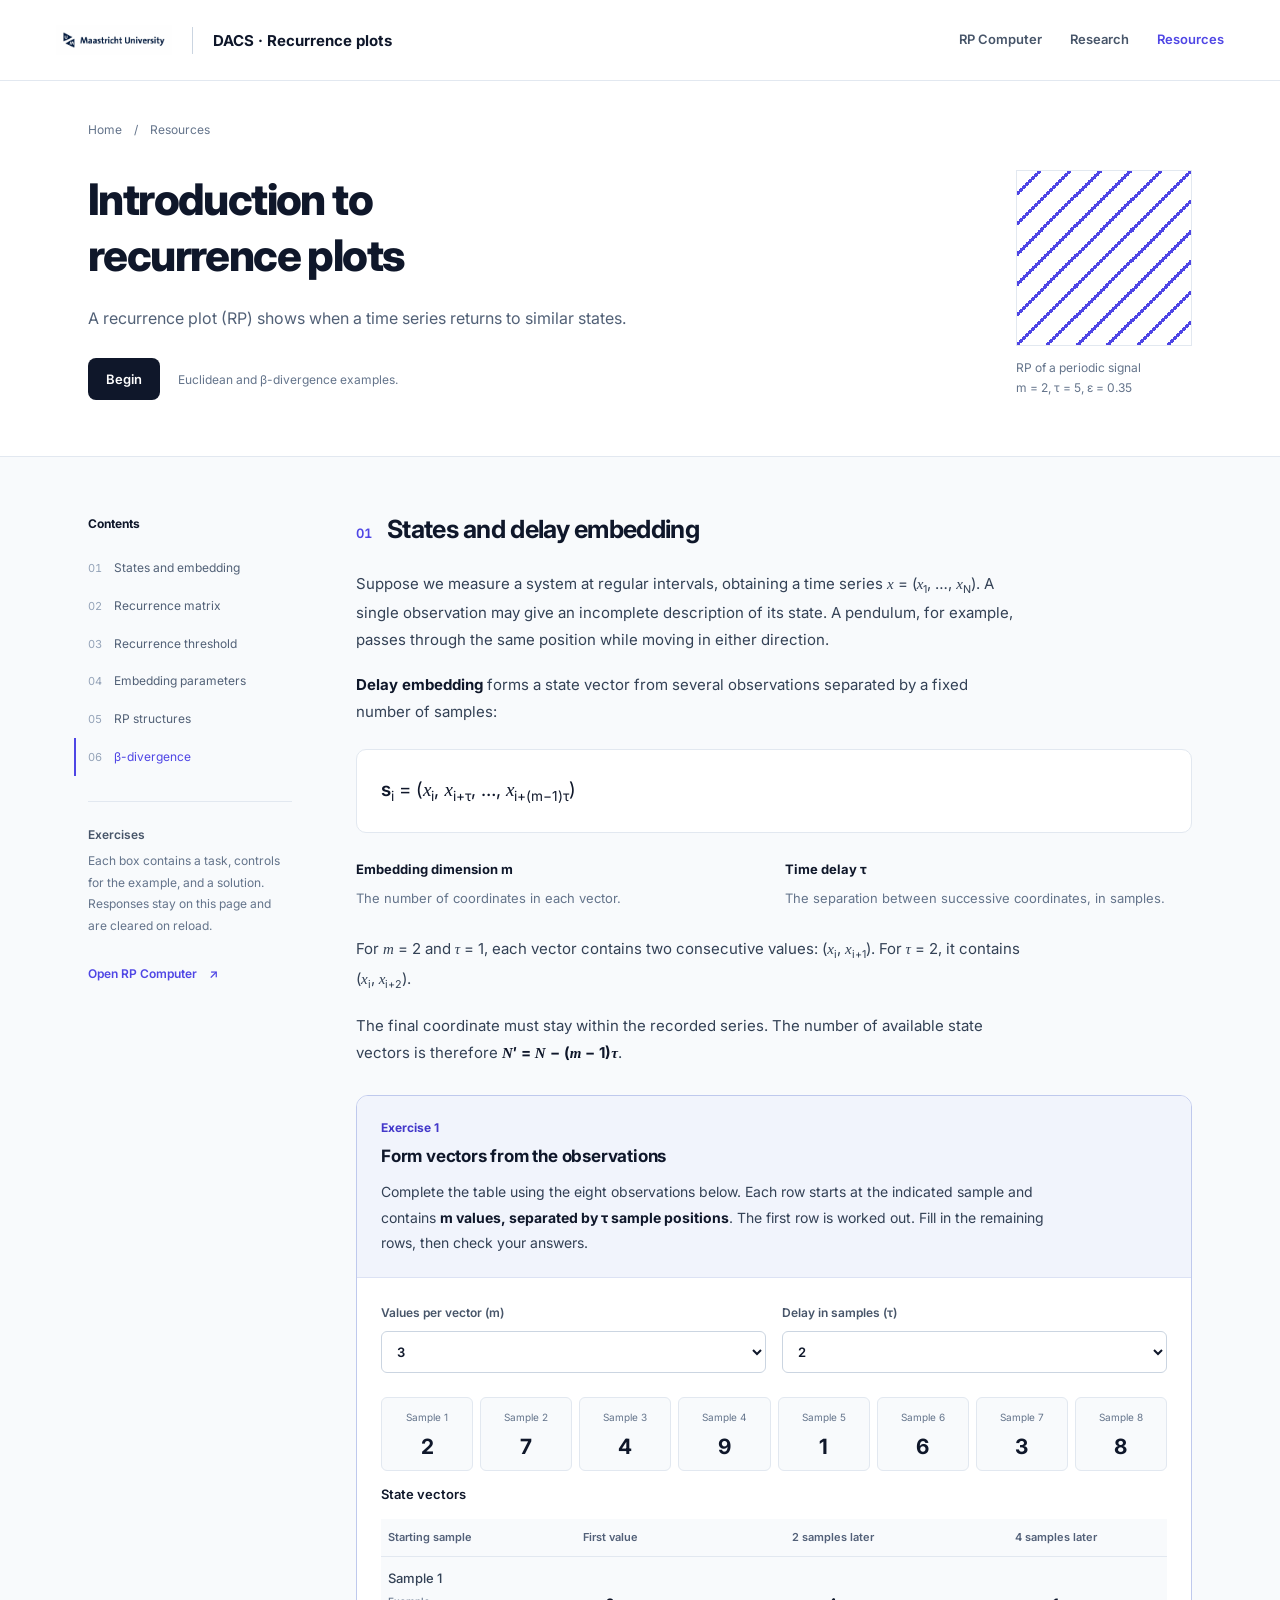
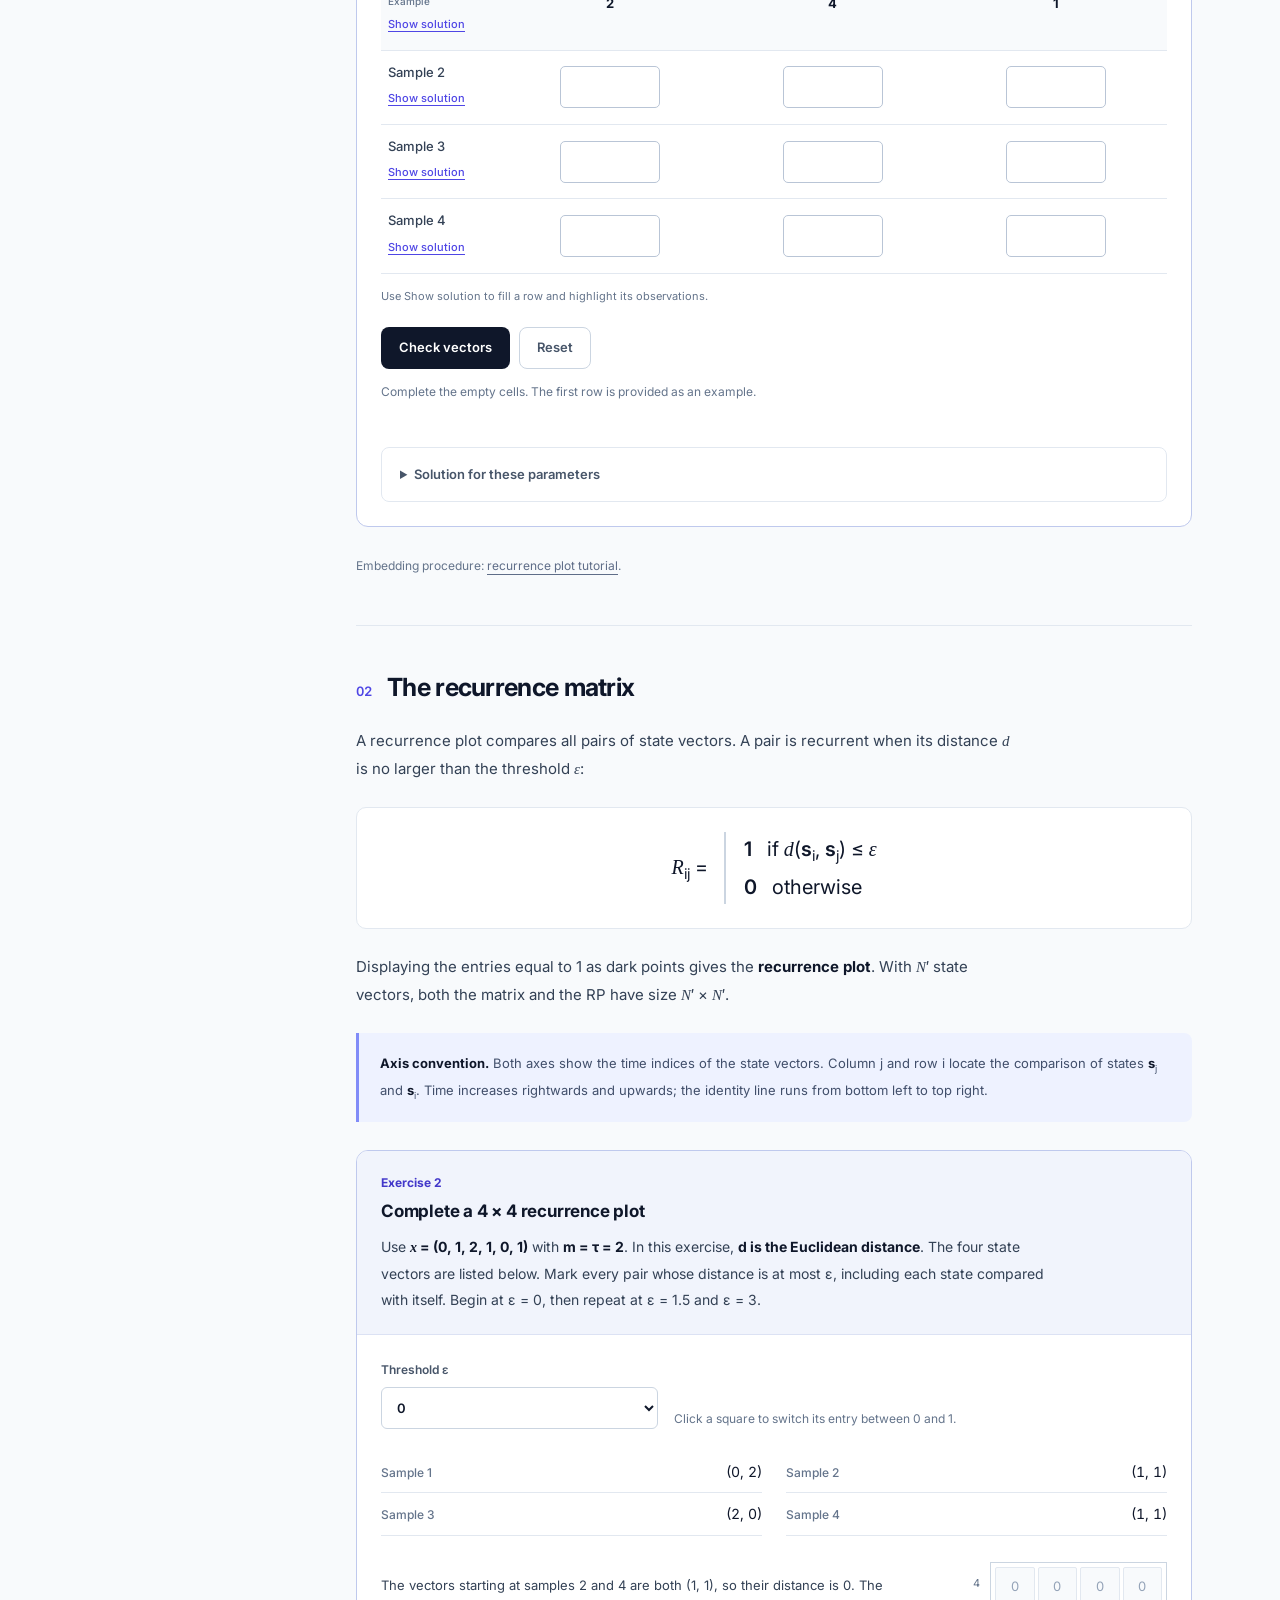
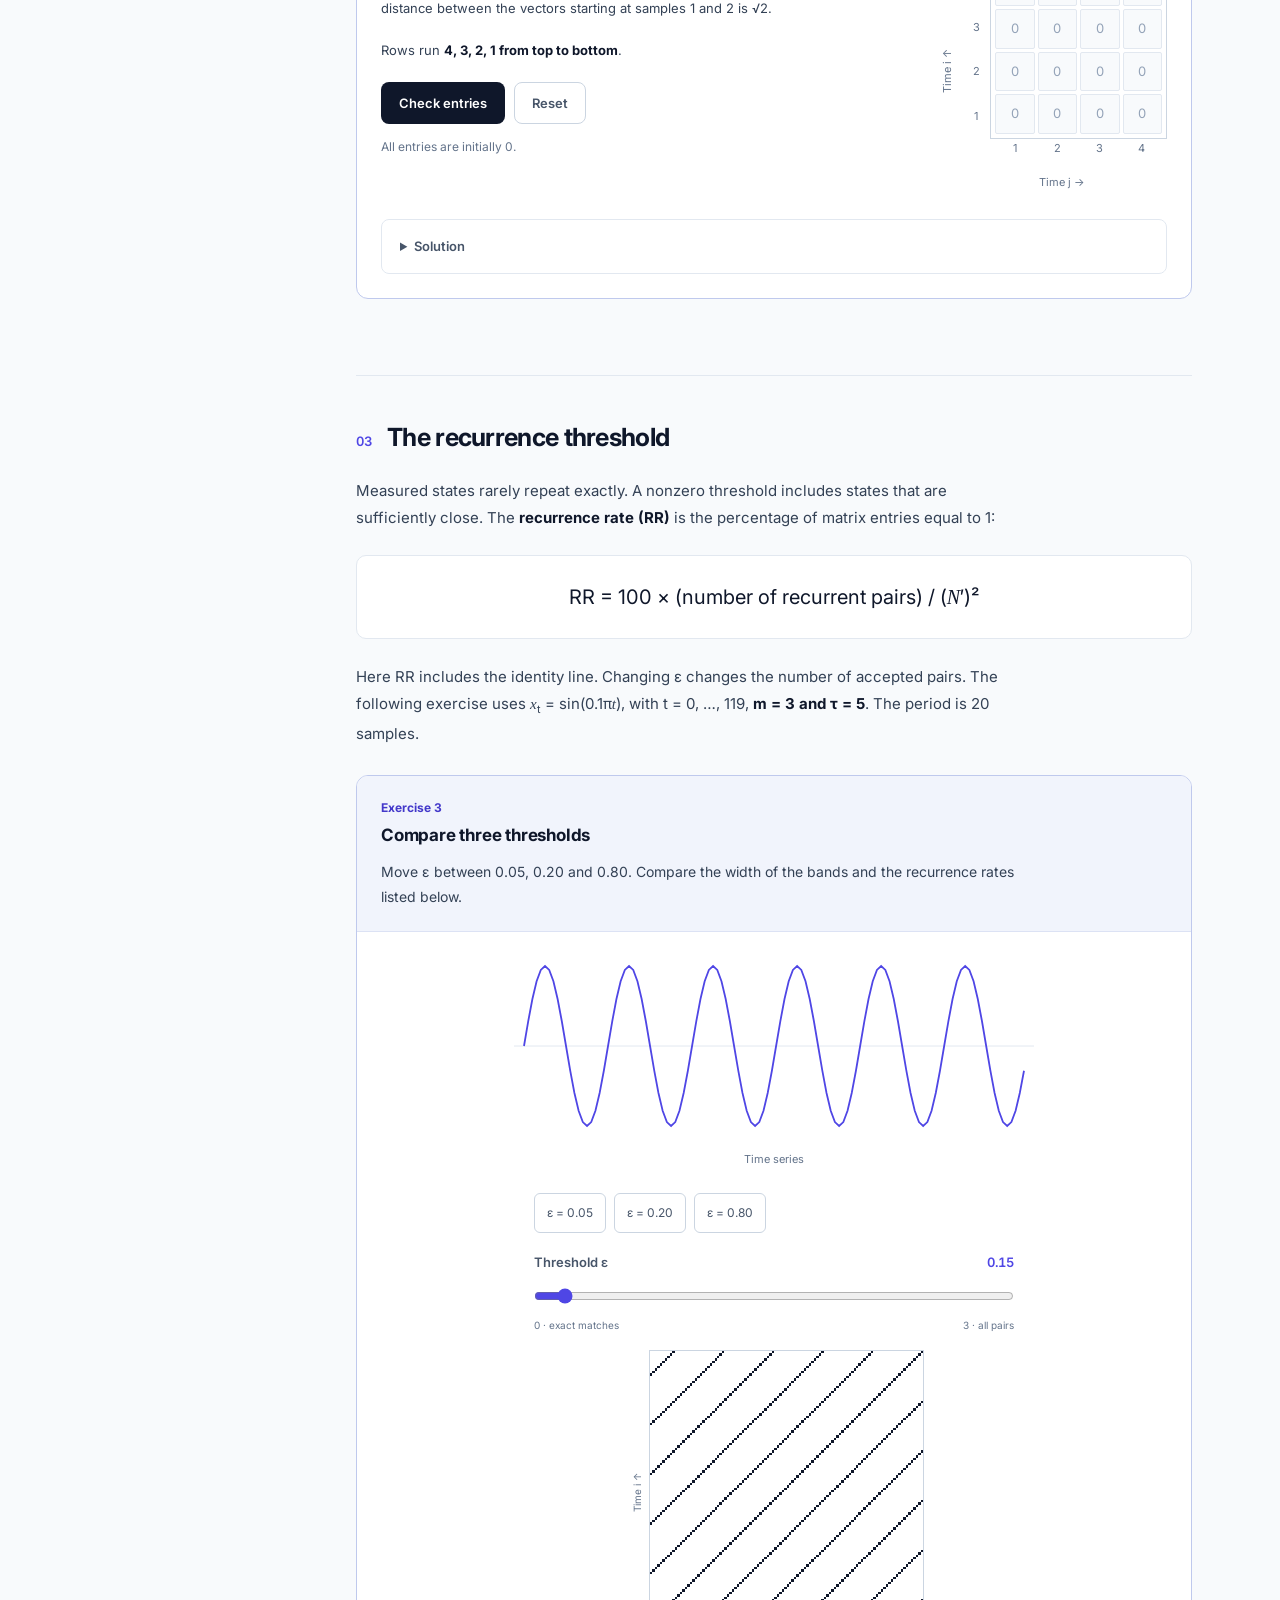
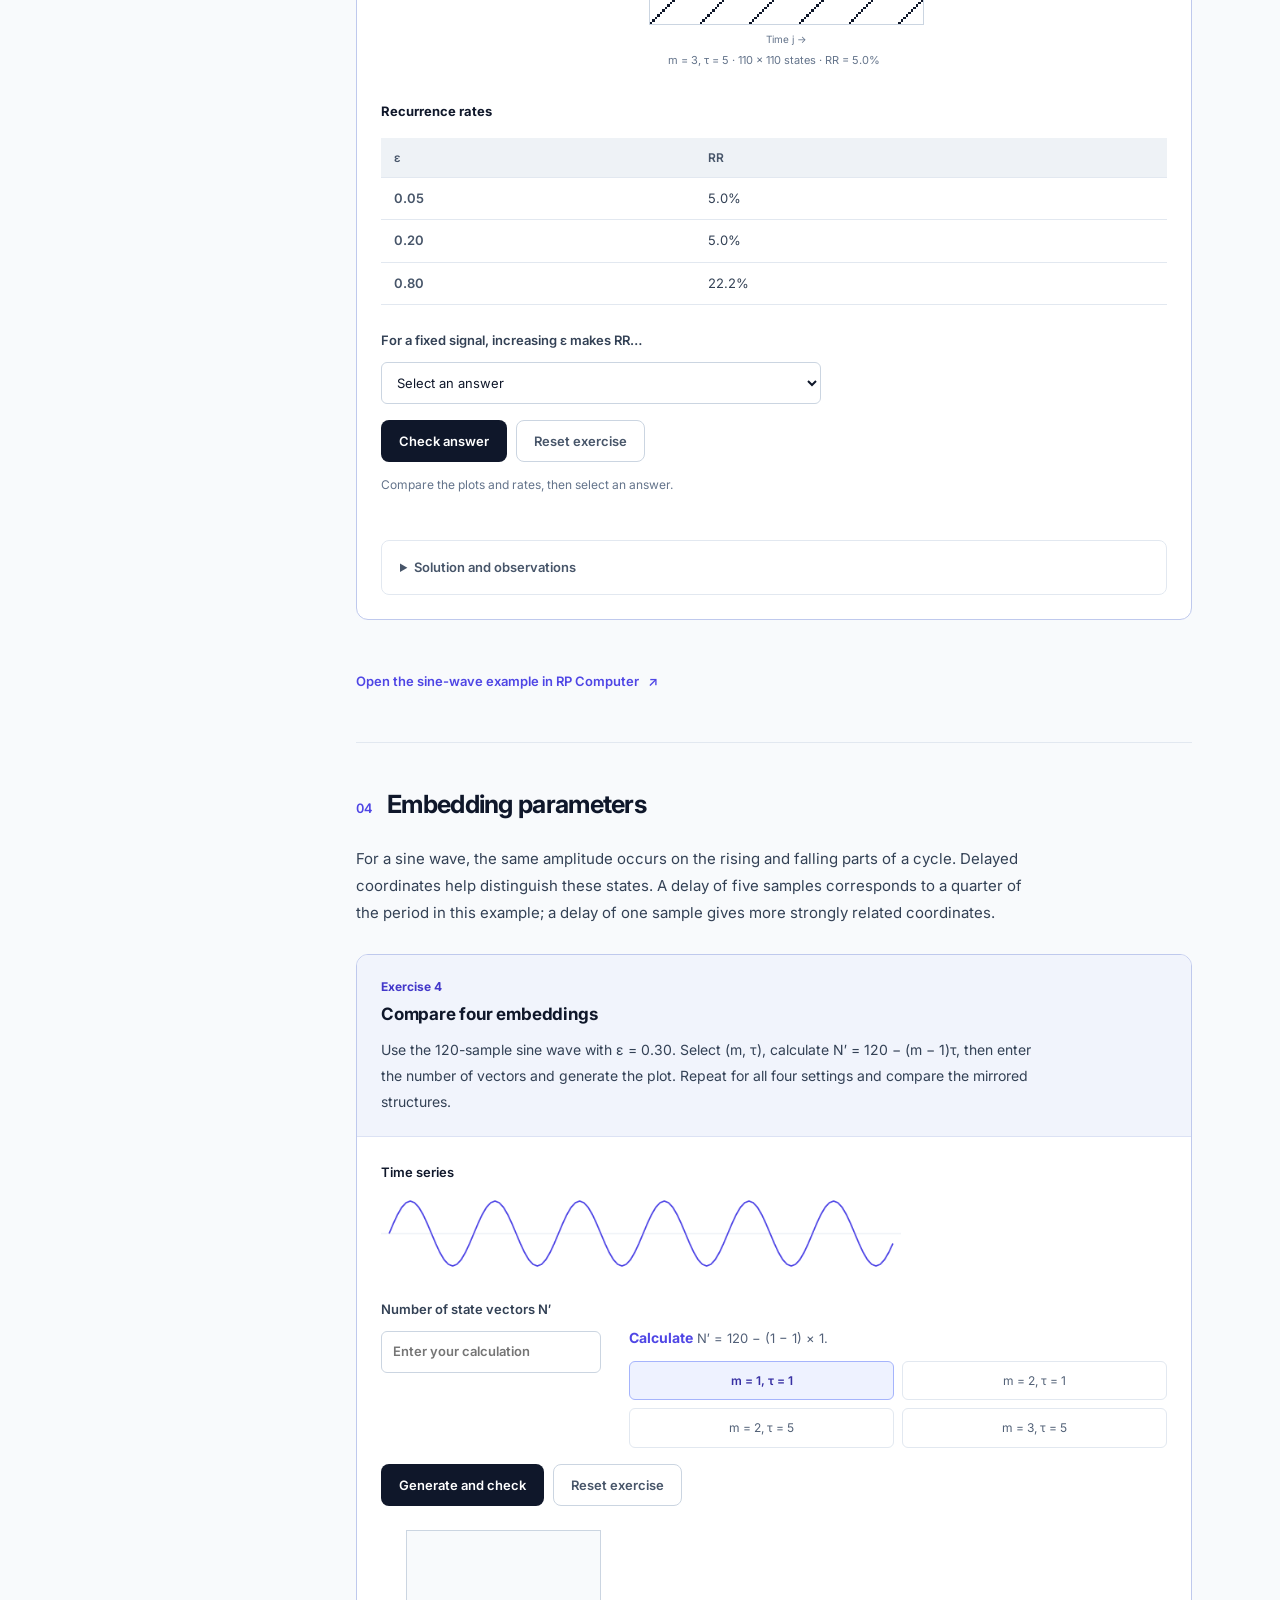
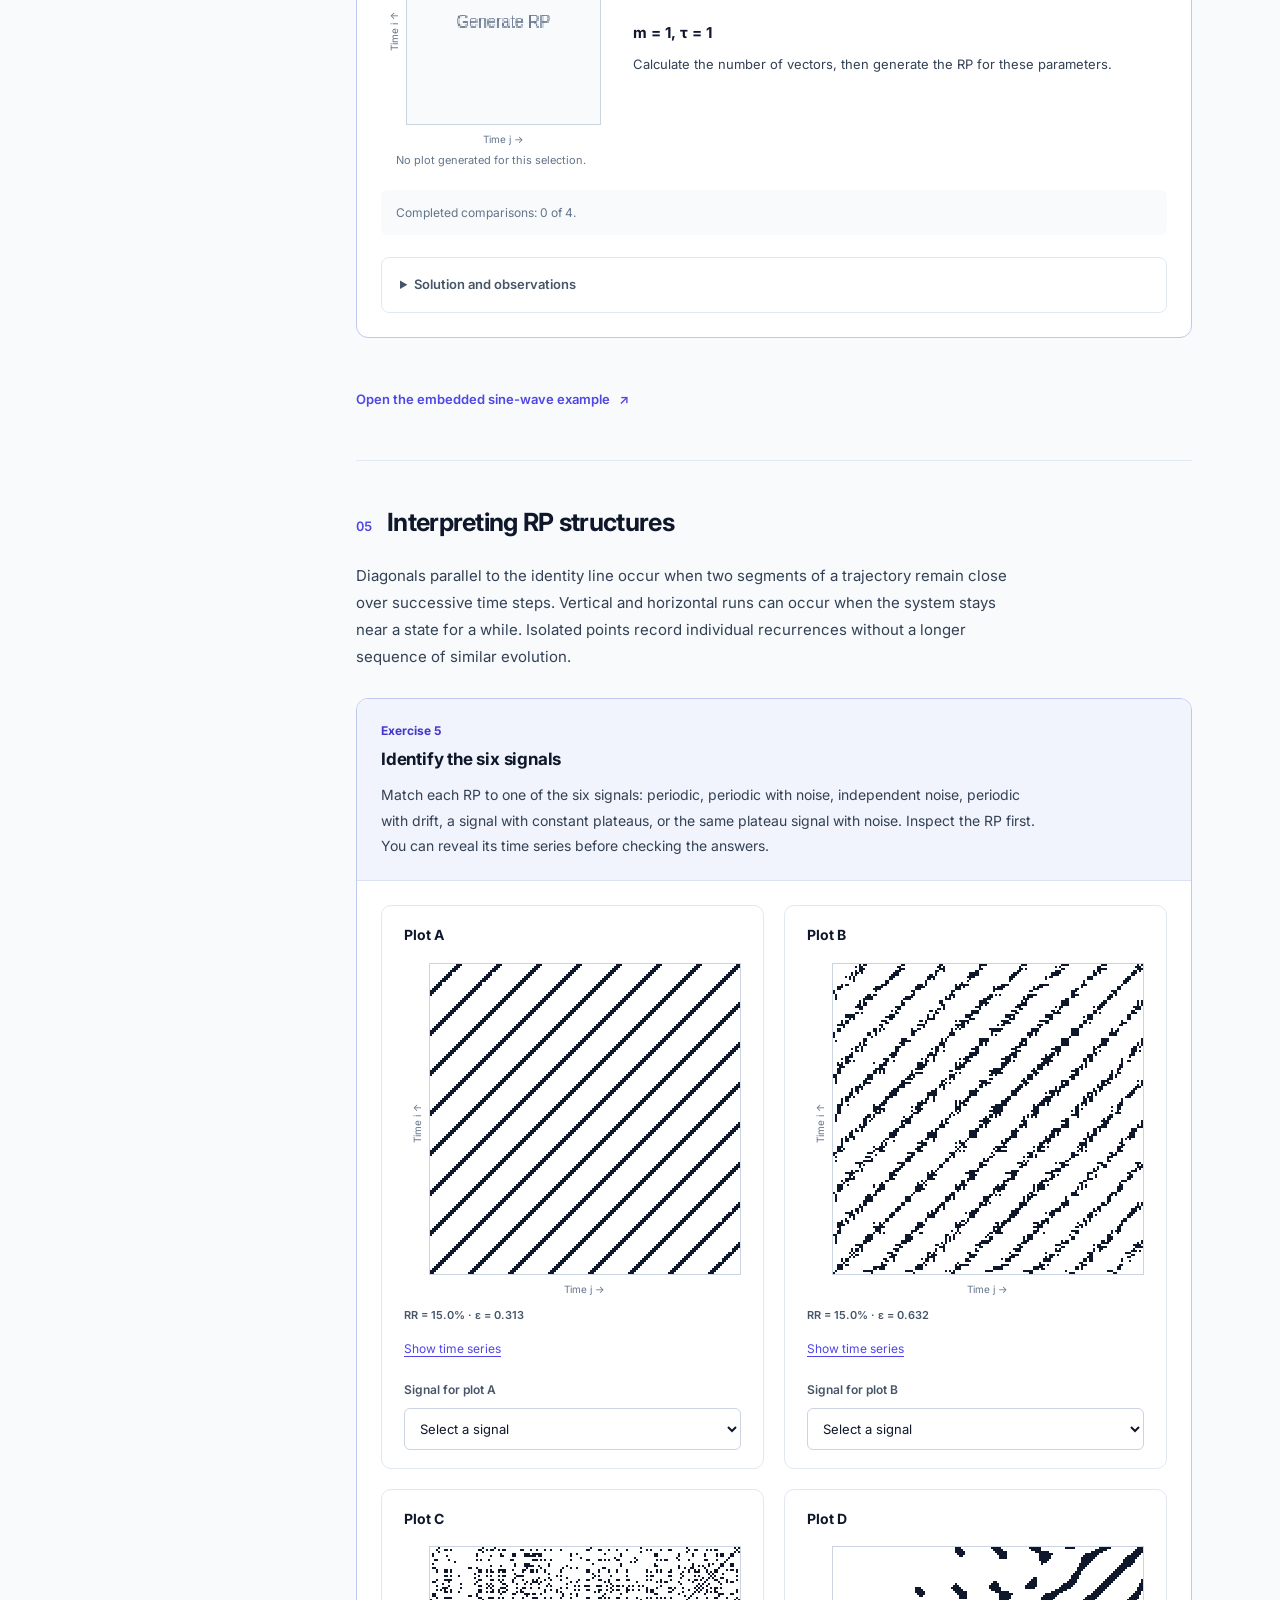
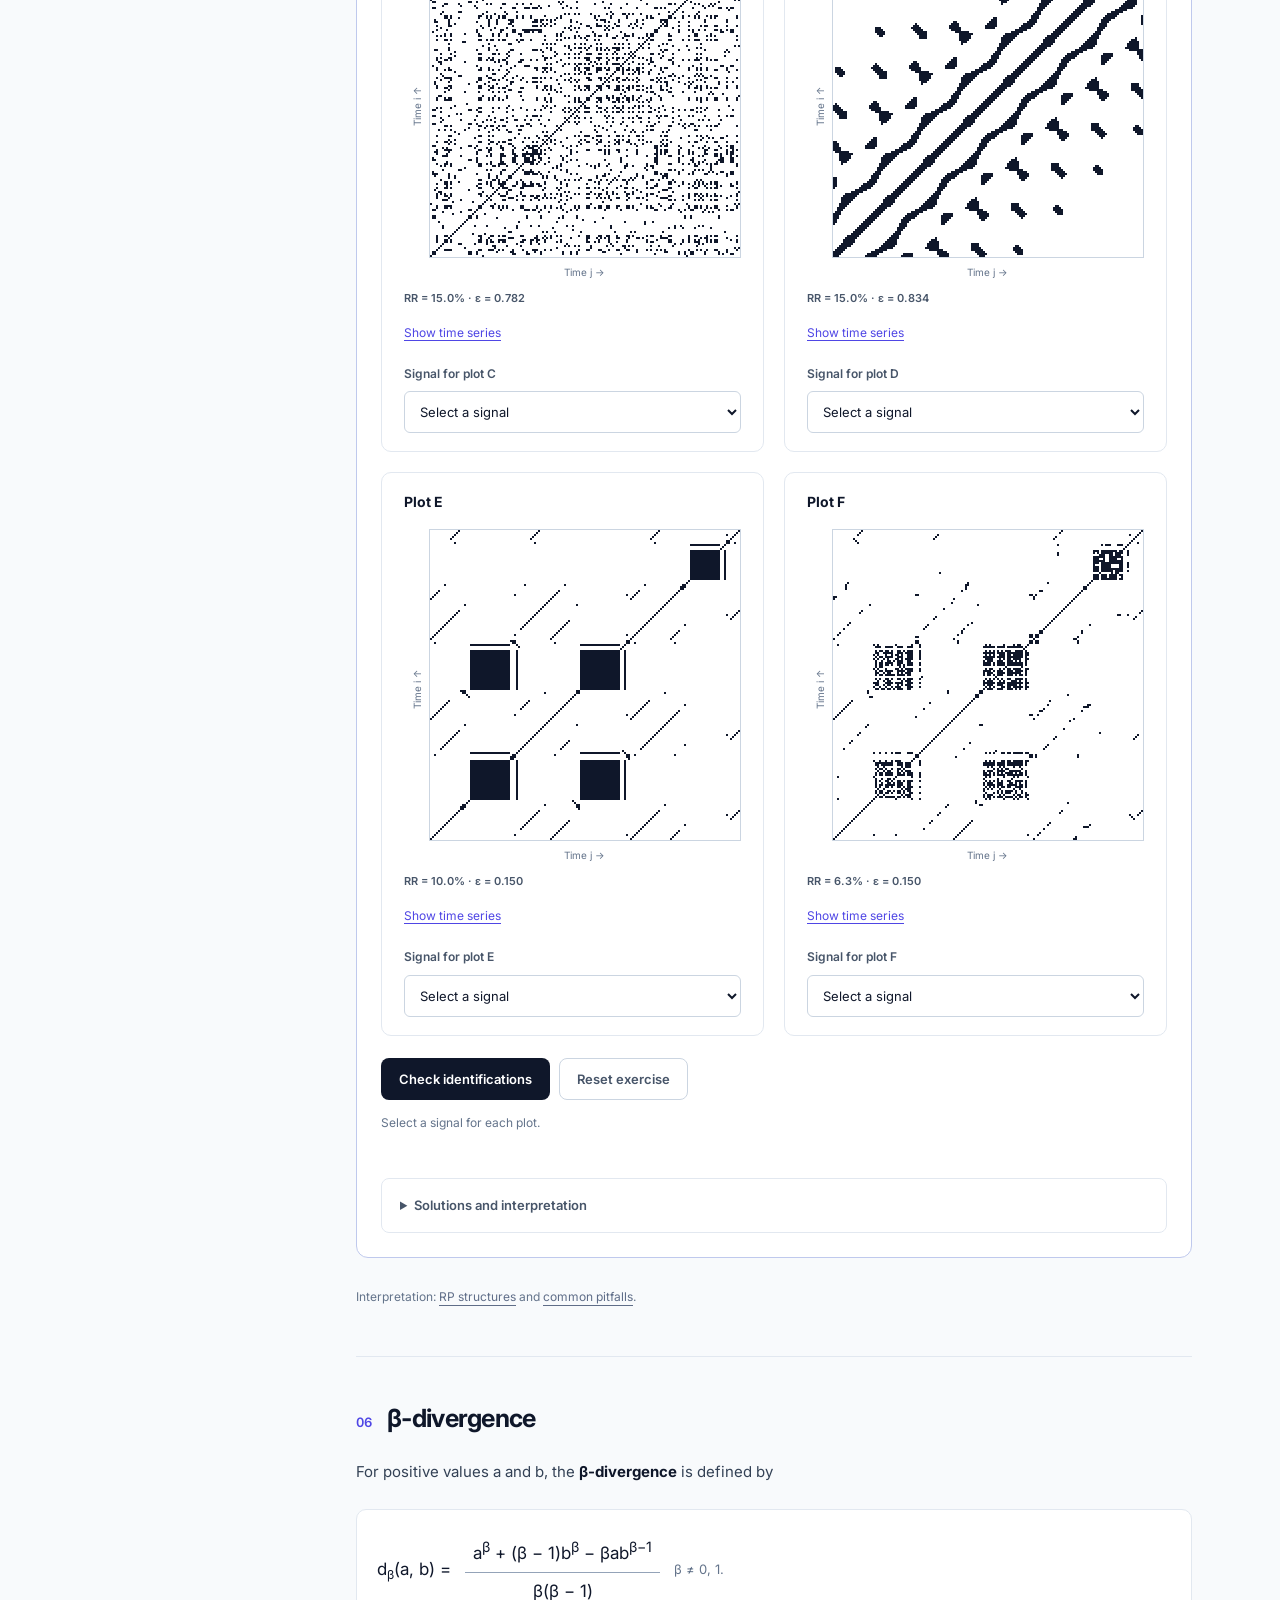
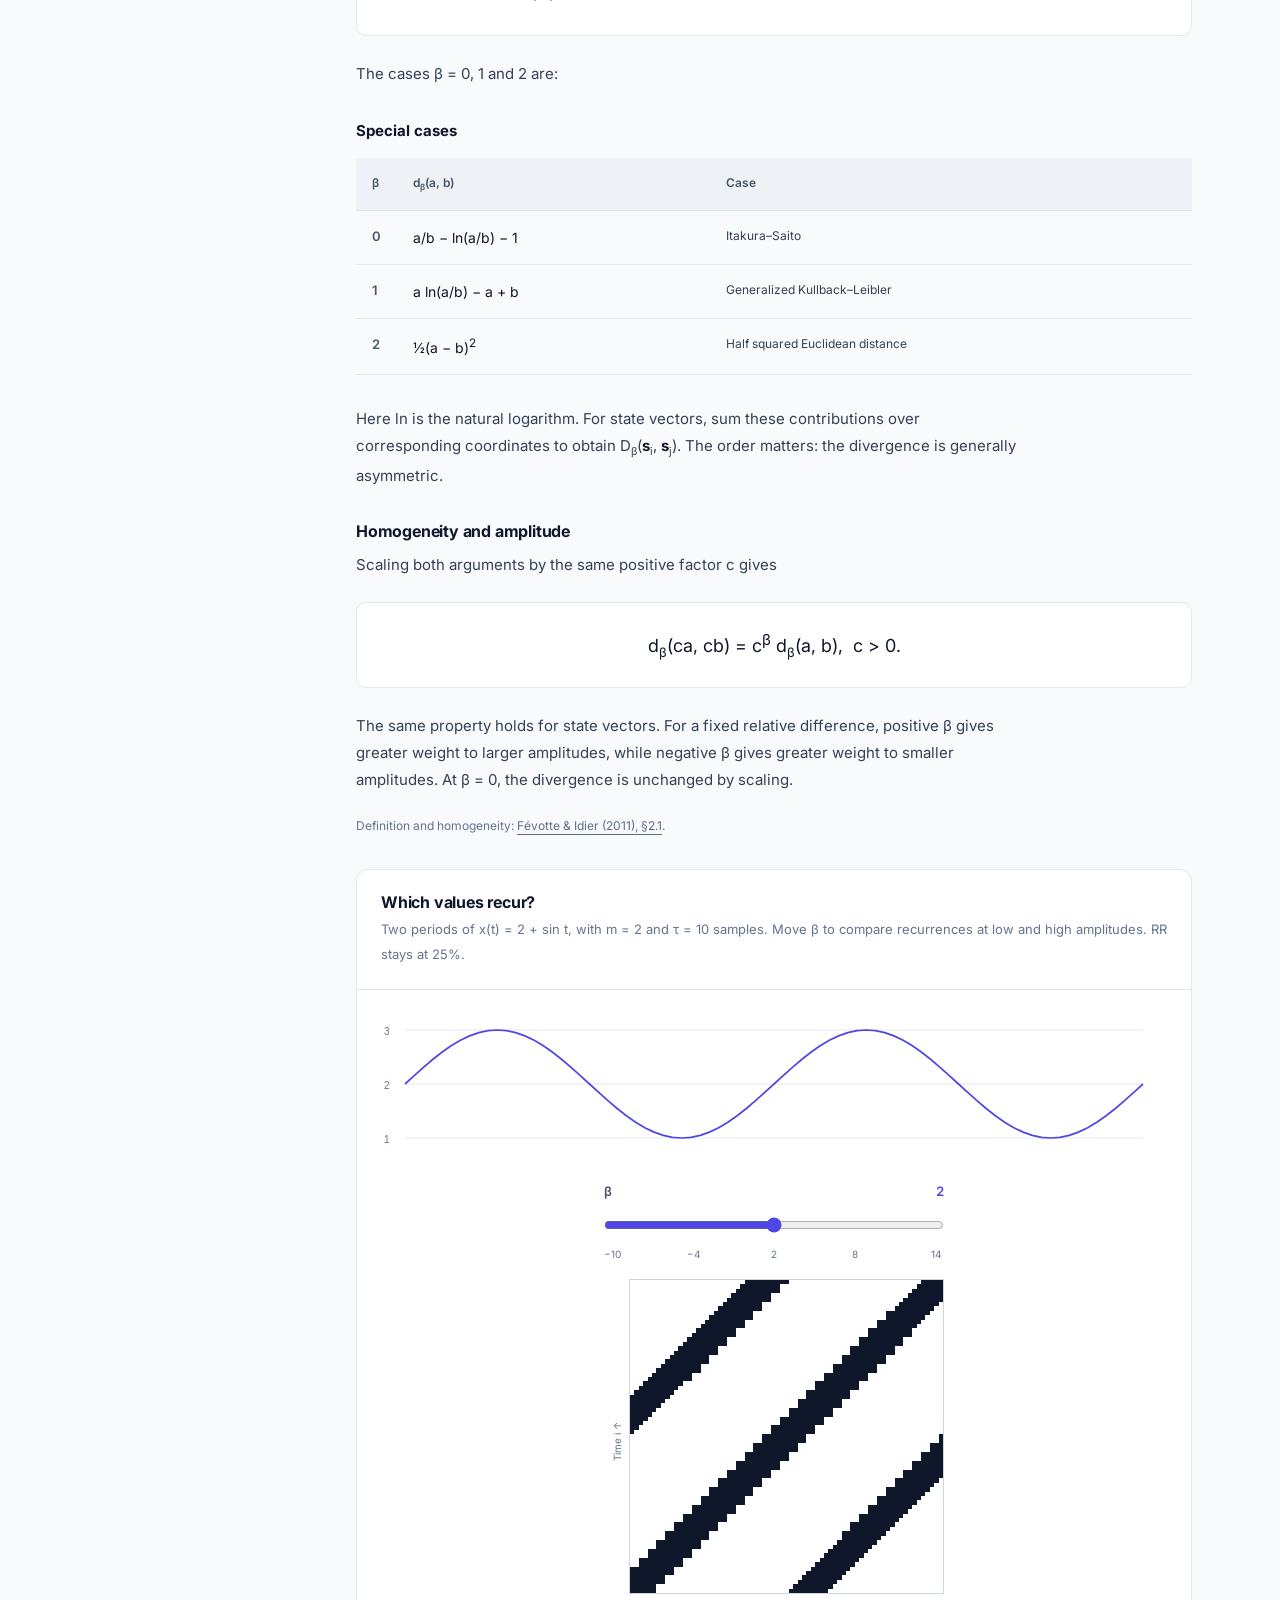
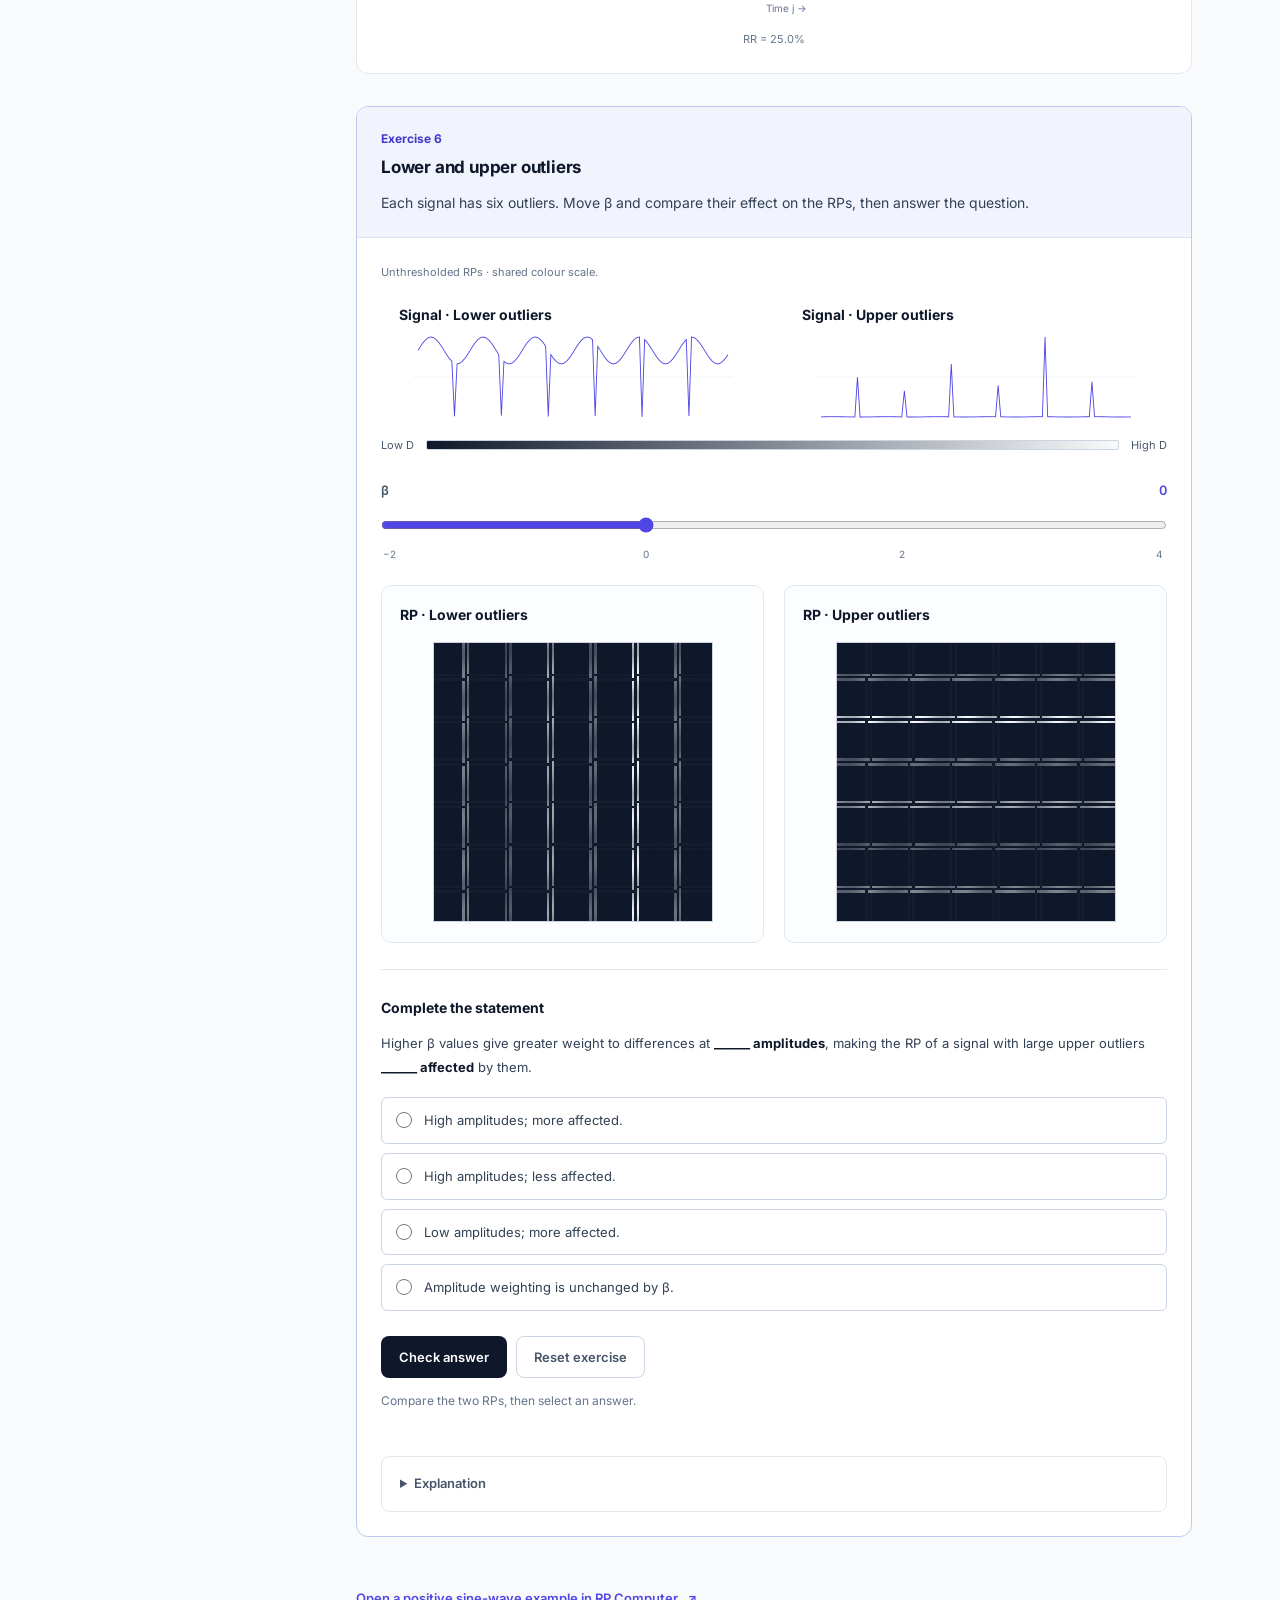
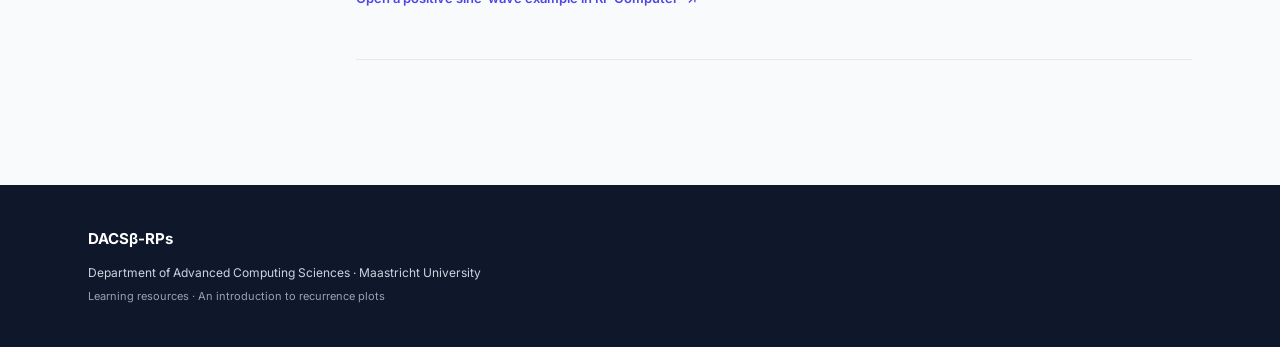
==== resources.html @ 2a67ec93 "Add files via upload" ====
<!DOCTYPE html>
<html lang="en">
<head>
    <meta charset="UTF-8">
    <meta name="viewport" content="width=device-width, initial-scale=1.0">
    <meta name="description" content="Introduction to recurrence plots: delay embedding, recurrence matrices, thresholds and RP structures, with exercises you can complete in the browser.">
    <title>Introduction to recurrence plots | DACSβ-RPs</title>
    <link rel="icon" type="image/png" href="static/recurrence_plot.png">
    <link rel="preconnect" href="https://fonts.googleapis.com">
    <link rel="preconnect" href="https://fonts.gstatic.com" crossorigin>
    <link href="https://fonts.googleapis.com/css2?family=Inter:wght@400;500;600;700;800&display=swap" rel="stylesheet">
    <link rel="stylesheet" href="resources.css">
    <script src="resources.js" defer></script>
</head>
<body>
    <a class="skip-link" href="#guide">Skip to the guide</a>
    <header class="site-header">
        <div class="header-inner">
            <a class="brand" href="index.html" aria-label="DACS recurrence plots home">
                <img src="static/UM_logo.jpg" alt="Maastricht University" width="116" height="40">
                <span>DACS<span class="brand-full"> · Recurrence plots</span></span>
            </a>
            <nav class="header-links" aria-label="Main navigation">
                <a href="index.html#tool">RP Computer</a>
                <a href="index.html#papers" class="research-link">Research</a>
                <a href="resources.html" aria-current="page">Resources</a>
            </nav>
        </div>
    </header>
    <main id="guide">
        <div class="hero-wrap">
            <div class="hero">
                <div>
                    <nav class="breadcrumb" aria-label="Breadcrumb"><a href="index.html">Home</a><span aria-hidden="true">/</span><span>Resources</span></nav>
                    <h1>Introduction to<br class="desktop-break"> recurrence plots</h1>
                    <p class="hero-lead">A recurrence plot (RP) shows when a time series returns to similar states.</p>
                    <div class="hero-actions"><a class="button primary" href="#states">Begin</a><span>Euclidean and β-divergence examples.</span></div>
                </div>
                <figure class="hero-figure">
                    <canvas id="hero-rp" width="150" height="150" role="img" aria-label="Recurrence plot of a periodic signal with repeated diagonal bands.">RP of a periodic signal.</canvas>
                    <figcaption>RP of a periodic signal<br>m = 2, τ = 5, ε = 0.35</figcaption>
                </figure>
            </div>
        </div>
        <div class="guide-layout">
            <aside class="guide-sidebar">
                <nav aria-label="Guide contents">
                    <p class="contents-title">Contents</p>
                    <ol>
                        <li><a href="#states"><span>01</span>States and embedding</a></li>
                        <li><a href="#first-rp"><span>02</span>Recurrence matrix</a></li>
                        <li><a href="#threshold"><span>03</span>Recurrence threshold</a></li>
                        <li><a href="#embedding"><span>04</span>Embedding parameters</a></li>
                        <li><a href="#patterns"><span>05</span>RP structures</a></li>
                        <li><a href="#beta"><span>06</span>β-divergence</a></li>
                    </ol>
                </nav>
                <div class="sidebar-note"><p>Exercises</p><p>Each box contains a task, controls for the example, and a solution. Responses stay on this page and are cleared on reload.</p></div>
                <a class="sidebar-tool" href="index.html#tool">Open RP Computer <span aria-hidden="true">↗</span></a>
            </aside>
            <div class="guide-content">
                <noscript><p class="note">The controls and answer checks require JavaScript. The explanations and solutions below can still be read without it.</p></noscript>

                <section id="states" class="lesson" aria-labelledby="states-title">
                    <div class="lesson-heading"><span class="lesson-number">01</span><h2 id="states-title">States and delay embedding</h2></div>
                    <p>Suppose we measure a system at regular intervals, obtaining a time series <var>x</var> = (<var>x</var><sub>1</sub>, …, <var>x</var><sub>N</sub>). A single observation may give an incomplete description of its state. A pendulum, for example, passes through the same position while moving in either direction.</p>
                    <p><strong>Delay embedding</strong> forms a state vector from several observations separated by a fixed number of samples:</p>
                    <div class="formula embedding-formula" aria-label="The state vector s at sample i contains observations x at samples i, i plus tau, up to i plus m minus one times tau."><span><strong>s</strong><sub>i</sub> = (<var>x</var><sub>i</sub>, <var>x</var><sub>i+τ</sub>, …, <var>x</var><sub>i+(m−1)τ</sub>)</span></div>
                    <dl class="definition-row two"><div><dt>Embedding dimension m</dt><dd>The number of coordinates in each vector.</dd></div><div><dt>Time delay τ</dt><dd>The separation between successive coordinates, in samples.</dd></div></dl>
                    <p>For <var>m</var> = 2 and <var>τ</var> = 1, each vector contains two consecutive values: (<var>x</var><sub>i</sub>, <var>x</var><sub>i+1</sub>). For <var>τ</var> = 2, it contains (<var>x</var><sub>i</sub>, <var>x</var><sub>i+2</sub>).</p>
                    <p>The final coordinate must stay within the recorded series. The number of available state vectors is therefore <strong><var>N</var>′ = <var>N</var> − (<var>m</var> − 1)<var>τ</var></strong>.</p>
                    <article class="exercise" id="exercise-1" aria-labelledby="ex1-title">
                        <header class="exercise-header"><span class="exercise-number">Exercise 1</span><h3 id="ex1-title">Form vectors from the observations</h3><p>Complete the table using the eight observations below. Each row starts at the indicated sample and contains <strong>m values, separated by τ sample positions</strong>. The first row is worked out. Fill in the remaining rows, then check your answers.</p></header>
                        <div class="exercise-workspace">
                            <div class="control-row"><label>Values per vector (m)<select id="vector-m"><option value="2">2</option><option value="3" selected>3</option></select></label><label>Delay in samples (τ)<select id="vector-tau"><option value="1">1</option><option value="2" selected>2</option></select></label></div>
                            <div id="vector-observations" class="embedding-series" role="group" aria-label="Eight observations in time order"></div>
                            <p id="vector-source-note" class="vector-source-note" aria-live="polite"></p>
                            <form id="vector-form" novalidate>
                                <table id="vector-table" class="vector-table"><caption>State vectors</caption><thead id="vector-table-head"></thead><tbody id="vector-table-body"></tbody></table>
                                <p class="worksheet-help">Use Show solution to fill a row and highlight its observations.</p>
                                <div class="button-row"><button id="check-vector" class="button primary" type="submit">Check vectors</button><button class="button secondary" type="button" data-reset="vector">Reset</button></div>
                            </form>
                            <p id="vector-feedback" class="feedback" role="status">Complete the empty cells in the table.</p>
                            <details class="solution"><summary>Solution for these parameters</summary><div id="vector-solution"></div></details>
                        </div>
                    </article>
                    <p class="reading-note">Embedding procedure: <a href="https://www.recurrence-plot.tk/rp-tutorial.php">recurrence plot tutorial</a>.</p>
                </section>

                <section id="first-rp" class="lesson" aria-labelledby="first-title">
                    <div class="lesson-heading"><span class="lesson-number">02</span><h2 id="first-title">The recurrence matrix</h2></div>
                    <p>A recurrence plot compares all pairs of state vectors. A pair is recurrent when its distance <var>d</var> is no larger than the threshold <var>ε</var>:</p>
                    <div class="formula" aria-label="R i j is 1 when d of state vectors s i and s j is at most epsilon, and 0 otherwise."><span><var>R</var><sub>ij</sub> =</span><div><span><strong>1</strong> if <var>d</var>(<strong>s</strong><sub>i</sub>, <strong>s</strong><sub>j</sub>) ≤ <var>ε</var></span><span><strong>0</strong> otherwise</span></div></div>
                    <p>Displaying the entries equal to 1 as dark points gives the <strong>recurrence plot</strong>. With <var>N</var>′ state vectors, both the matrix and the RP have size <var>N</var>′ × <var>N</var>′.</p>
                    <div class="note"><strong>Axis convention.</strong> Both axes show the time indices of the state vectors. Column j and row i locate the comparison of states <strong>s</strong><sub>j</sub> and <strong>s</strong><sub>i</sub>. Time increases rightwards and upwards; the identity line runs from bottom left to top right.</div>
                    <article class="exercise" id="exercise-2" aria-labelledby="ex2-title">
                        <header class="exercise-header"><span class="exercise-number">Exercise 2</span><h3 id="ex2-title">Complete a 4 × 4 recurrence plot</h3><p>Use <strong><var>x</var> = (0, 1, 2, 1, 0, 1)</strong> with <strong>m = τ = 2</strong>. In this exercise, <strong>d is the Euclidean distance</strong>. The four state vectors are listed below. Mark every pair whose distance is at most ε, including each state compared with itself. Begin at ε = 0, then repeat at ε = 1.5 and ε = 3.</p></header>
                        <div class="exercise-workspace">
                            <div class="control-row"><label>Threshold ε<select id="matrix-epsilon"><option value="0">0</option><option value="1.5">1.5</option><option value="3">3</option></select></label><p class="control-note">Click a square to switch its entry between 0 and 1.</p></div>
                            <dl id="matrix-states" class="matrix-state-list" aria-label="State vectors with dimension 2 and delay 2"></dl>
                            <div class="matrix-exercise">
                                <div class="exercise-copy"><p>The vectors starting at samples 2 and 4 are both (1, 1), so their distance is 0. The distance between the vectors starting at samples 1 and 2 is √2.</p><p>Rows run <strong>4, 3, 2, 1 from top to bottom</strong>.</p><div class="button-row"><button id="check-matrix" class="button primary" type="button">Check entries</button><button id="reset-matrix" class="button secondary" type="button">Reset</button></div><p id="matrix-feedback" class="feedback" role="status">All entries are initially 0.</p></div>
                                <div class="matrix-plot"><span class="matrix-y">Time i ↑</span><div class="matrix-with-ticks"><div class="matrix-ticks" aria-hidden="true"><span>4</span><span>3</span><span>2</span><span>1</span></div><div id="matrix-grid" class="matrix-grid" role="group" aria-label="Four by four recurrence plot exercise"></div><div class="matrix-x-ticks" aria-hidden="true"><span>1</span><span>2</span><span>3</span><span>4</span></div></div><span class="matrix-x">Time j →</span></div>
                            </div>
                            <details class="solution"><summary>Solution</summary><div id="matrix-solution"></div></details>
                        </div>
                    </article>
                </section>

                <section id="threshold" class="lesson" aria-labelledby="threshold-title">
                    <div class="lesson-heading"><span class="lesson-number">03</span><h2 id="threshold-title">The recurrence threshold</h2></div>
                    <p>Measured states rarely repeat exactly. A nonzero threshold includes states that are sufficiently close. The <strong>recurrence rate (RR)</strong> is the percentage of matrix entries equal to 1:</p>
                    <div class="formula"><span>RR = 100 × (number of recurrent pairs) / (<var>N</var>′)²</span></div>
                    <p>Here RR includes the identity line. Changing ε changes the number of accepted pairs. The following exercise uses <var>x</var><sub>t</sub> = sin(0.1π<var>t</var>), with t = 0, …, 119, <strong>m = 3 and τ = 5</strong>. The period is 20 samples.</p>
                    <article class="exercise" id="exercise-3" aria-labelledby="ex3-title">
                        <header class="exercise-header"><span class="exercise-number">Exercise 3</span><h3 id="ex3-title">Compare three thresholds</h3><p>Move ε between 0.05, 0.20 and 0.80. Compare the width of the bands and the recurrence rates listed below.</p></header>
                        <div class="exercise-workspace">
                            <div class="threshold-visuals">
                                <figure class="signal-figure"><canvas id="threshold-signal" width="520" height="180" role="img" aria-label="Sine wave with six cycles in 120 samples.">Sine wave.</canvas><figcaption>Time series</figcaption></figure>
                                <div class="threshold-rp-controls">
                                    <div class="threshold-shortcuts" role="group" aria-label="Exercise thresholds"><button type="button" data-epsilon="0.05">ε = 0.05</button><button type="button" data-epsilon="0.20">ε = 0.20</button><button type="button" data-epsilon="0.80">ε = 0.80</button></div>
                                    <div class="slider-control"><label for="epsilon">Threshold ε <output id="epsilon-value" for="epsilon">0.15</output></label><input id="epsilon" type="range" min="0" max="3" step="0.05" value="0.15"><div class="range-ends"><span>0 · exact matches</span><span>3 · all pairs</span></div></div>
                                    <figure class="rp-figure"><div class="plot-frame"><span class="axis-y">Time i ↑</span><canvas id="threshold-rp" width="110" height="110" role="img" aria-label="Recurrence plot with dimension 3 and delay 5 at the selected threshold.">Recurrence plot.</canvas><span class="axis-x">Time j →</span></div><figcaption id="threshold-stats" aria-live="polite"></figcaption></figure>
                                </div>
                            </div>
                            <table class="guide-table measurements"><caption>Recurrence rates</caption><thead><tr><th scope="col">ε</th><th scope="col">RR</th></tr></thead><tbody><tr><th scope="row">0.05</th><td id="rate-005">—</td></tr><tr><th scope="row">0.20</th><td id="rate-020">—</td></tr><tr><th scope="row">0.80</th><td id="rate-080">—</td></tr></tbody></table>
                            <form id="threshold-form" class="answer-form"><label for="threshold-answer">For a fixed signal, increasing ε makes RR…</label><select id="threshold-answer" required><option value="">Select an answer</option><option value="decrease">decrease or stay constant</option><option value="increase">increase or stay constant</option><option value="either">increase or decrease depending on the signal</option></select><div class="button-row"><button class="button primary" type="submit">Check answer</button><button class="button secondary" type="button" data-reset="threshold">Reset exercise</button></div></form>
                            <p id="threshold-feedback" class="feedback" role="status">Compare the plots and rates, then select an answer.</p>
                            <details class="solution"><summary>Solution and observations</summary><div><p>Every pair accepted at a smaller threshold is also accepted at a larger one. RR therefore increases or stays constant. With this embedding, ε = 0.05 and ε = 0.20 accept the same pairs; ε = 0.80 adds recurrences. The bands generally become wider as ε increases. At very large ε, the plot loses detail as most states are treated as recurrent.</p><p>At exactly ε = 0, floating-point rounding can make theoretical repetitions of the sine wave slightly unequal. The useful threshold range also depends on scaling, distance measure and embedding.</p></div></details>
                        </div>
                    </article>
                    <a class="text-link" href="index.html?example=threshold#tool">Open the sine-wave example in RP Computer <span aria-hidden="true">↗</span></a>
                </section>

                <section id="embedding" class="lesson" aria-labelledby="embedding-title">
                    <div class="lesson-heading"><span class="lesson-number">04</span><h2 id="embedding-title">Embedding parameters</h2></div>
                    <p>For a sine wave, the same amplitude occurs on the rising and falling parts of a cycle. Delayed coordinates help distinguish these states. A delay of five samples corresponds to a quarter of the period in this example; a delay of one sample gives more strongly related coordinates.</p>
                    <article class="exercise" id="exercise-4" aria-labelledby="ex4-title">
                        <header class="exercise-header"><span class="exercise-number">Exercise 4</span><h3 id="ex4-title">Compare four embeddings</h3><p>Use the 120-sample sine wave with ε = 0.30. Select (m, τ), calculate N′ = 120 − (m − 1)τ, then enter the number of vectors and generate the plot. Repeat for all four settings and compare the mirrored structures.</p></header>
                        <div class="exercise-workspace">
                            <figure class="embedding-signal-preview"><figcaption>Time series</figcaption><canvas id="embedding-signal" width="640" height="100" role="img" aria-label="The 120-sample sine wave used in this exercise.">Sine wave.</canvas></figure>
                            <form id="embedding-form" class="answer-form"><div class="embedding-calculation"><label for="embedding-count">Number of state vectors N′<input id="embedding-count" type="number" min="1" max="120" step="1" required placeholder="Enter your calculation"></label><div class="embedding-calculation-context"><p id="embedding-calculation-hint"><strong>Calculate</strong> <span id="embedding-calculation-expression">N′ = 120 − (1 − 1) × 1.</span></p><div class="embedding-options" role="group" aria-label="Embedding settings"><button type="button" data-m="1" data-tau="1" aria-pressed="true">m = 1, τ = 1</button><button type="button" data-m="2" data-tau="1" aria-pressed="false">m = 2, τ = 1</button><button type="button" data-m="2" data-tau="5" aria-pressed="false">m = 2, τ = 5</button><button type="button" data-m="3" data-tau="5" aria-pressed="false">m = 3, τ = 5</button></div></div></div><div class="button-row"><button class="button primary" type="submit">Generate and check</button><button class="button secondary" type="button" data-reset="embedding">Reset exercise</button></div></form>
                            <p id="embedding-feedback" class="feedback" role="status"></p>
                            <div class="embedding-body"><figure class="rp-figure"><div class="plot-frame"><span class="axis-y">Time i ↑</span><canvas id="embedding-rp" width="120" height="120" role="img" aria-label="RP will appear after generating the selected embedding.">RP for the selected embedding.</canvas><span class="axis-x">Time j →</span></div><figcaption id="embedding-stats" aria-live="polite">No plot generated yet.</figcaption></figure><div id="embedding-explanation"><h4>m = 1, τ = 1</h4><p>Select the parameters above, calculate the number of vectors, then generate the RP.</p></div></div>
                            <p id="embedding-history" class="observation-record" aria-live="polite">Completed comparisons: 0 of 4.</p>
                            <details class="solution"><summary>Solution and observations</summary><div><p>The vector counts are 120, 119, 115 and 110, respectively. With m = 1, the RP compares amplitudes alone and τ has no effect. With m = 2 and τ = 5, a quarter-cycle separates the two coordinates, helping distinguish the rising and falling parts of the oscillation.</p><p>Adding coordinates can increase Euclidean distances. A change in density at fixed ε therefore partly reflects the distance scale. For an additional comparison, adjust thresholds to give similar RR. Suitable embedding parameters depend on the signal and its sampling.</p></div></details>
                        </div>
                    </article>
                    <a class="text-link" href="index.html?example=embedded#tool">Open the embedded sine-wave example <span aria-hidden="true">↗</span></a>
                </section>

                <section id="patterns" class="lesson" aria-labelledby="patterns-title">
                    <div class="lesson-heading"><span class="lesson-number">05</span><h2 id="patterns-title">Interpreting RP structures</h2></div>
                    <p>Diagonals parallel to the identity line occur when two segments of a trajectory remain close over successive time steps. Vertical and horizontal runs can occur when the system stays near a state for a while. Isolated points record individual recurrences without a longer sequence of similar evolution.</p>
                    <article class="exercise" id="exercise-5" aria-labelledby="ex5-title">
                        <header class="exercise-header"><span class="exercise-number">Exercise 5</span><h3 id="ex5-title">Identify the six signals</h3><p>Match each RP to one of the six signals: periodic, periodic with noise, independent noise, periodic with drift, a signal with constant plateaus, or the same plateau signal with noise. Inspect the RP first. You can reveal its time series before checking the answers.</p></header>
                        <div class="exercise-workspace">
                            <form id="patterns-form">
                                <div id="pattern-panels" class="pattern-grid"></div>
                                <div class="button-row"><button class="button primary" type="submit">Check identifications</button><button class="button secondary" type="button" data-reset="patterns">Reset exercise</button></div>
                            </form>
                            <p id="patterns-feedback" class="feedback" role="status">Select a signal for each plot.</p>
                            <details class="solution"><summary>Solutions and interpretation</summary><div><p><strong>A:</strong> periodic, with regular bands. <strong>B:</strong> periodic with noise, which breaks up the bands. <strong>C:</strong> independent noise, with scattered points. <strong>D:</strong> periodic with drift, so distant states recur less often. <strong>E:</strong> constant plateaus, producing blocks of horizontal and vertical lines. <strong>F:</strong> the same plateaus with noise, which fragments the blocks.</p></div></details>
                        </div>
                    </article>
                    <p class="reading-note">Interpretation: <a href="https://www.recurrence-plot.tk/glance.php">RP structures</a> and <a href="https://arxiv.org/abs/1007.2215">common pitfalls</a>.</p>
                </section>

                <section id="beta" class="lesson" aria-labelledby="beta-title">
                    <div class="lesson-heading"><span class="lesson-number">06</span><h2 id="beta-title">β-divergence</h2></div>
                    <p>For positive values a and b, the <strong>β-divergence</strong> is defined by</p>
                    <div class="beta-definition"><div class="beta-general-formula"><span>d<sub>β</sub>(a, b) =</span><span class="math-fraction"><span>a<sup>β</sup> + (β − 1)b<sup>β</sup> − βab<sup>β−1</sup></span><span>β(β − 1)</span></span><span class="formula-condition">β ≠ 0, 1.</span></div></div>
                    <p>The cases β = 0, 1 and 2 are:</p>
                    <div class="table-scroll"><table class="guide-table beta-cases"><caption>Special cases</caption><thead><tr><th scope="col">β</th><th scope="col">d<sub>β</sub>(a, b)</th><th scope="col">Case</th></tr></thead><tbody><tr data-beta-case="0"><th scope="row">0</th><td>a/b − ln(a/b) − 1</td><td>Itakura–Saito</td></tr><tr data-beta-case="1"><th scope="row">1</th><td>a ln(a/b) − a + b</td><td>Generalized Kullback–Leibler</td></tr><tr data-beta-case="2"><th scope="row">2</th><td>½(a − b)<sup>2</sup></td><td>Half squared Euclidean distance</td></tr></tbody></table></div>
                    <p>Here ln is the natural logarithm. For state vectors, sum these contributions over corresponding coordinates to obtain D<sub>β</sub>(<strong>s</strong><sub>i</sub>, <strong>s</strong><sub>j</sub>). The order matters: the divergence is generally asymmetric.</p>
                    <h3>Homogeneity and amplitude</h3>
                    <p>Scaling both arguments by the same positive factor c gives</p>
                    <div class="formula beta-homogeneity"><span>d<sub>β</sub>(ca, cb) = c<sup>β</sup> d<sub>β</sub>(a, b), &nbsp;c &gt; 0.</span></div>
                    <p>The same property holds for state vectors. For a fixed relative difference, positive β gives greater weight to larger amplitudes, while negative β gives greater weight to smaller amplitudes. At β = 0, the divergence is unchanged by scaling.</p>
                    <p class="reading-note">Definition and homogeneity: <a href="https://arxiv.org/html/1010.1763v3#S2.SS1">Févotte &amp; Idier (2011), §2.1</a>.</p>
                    <section class="beta-sine-demo" id="beta-sine-demo" aria-labelledby="beta-sine-title">
                        <div class="demo-controls"><h3 id="beta-sine-title">Which values recur?</h3><p>Two periods of x(t) = 2 + sin t, with m = 2 and τ = 10 samples. Move β to compare recurrences at low and high amplitudes. RR stays at 25%.</p></div>
                        <div class="beta-sine-workspace">
                            <figure class="beta-sine-signal"><canvas id="beta-sine-signal" width="900" height="210" role="img" aria-label="Two complete periods of a positive sine wave.">Positive sine wave.</canvas></figure>
                            <figure class="beta-sine-rp-panel"><div class="slider-control beta-slider"><label for="beta-sine-slider">β <output id="beta-sine-value" for="beta-sine-slider">2</output></label><input id="beta-sine-slider" type="range" min="-10" max="14" step="0.4" value="2"><div class="range-ends beta-range-ends five-ticks" aria-hidden="true"><span>−10</span><span>−4</span><span>2</span><span>8</span><span>14</span></div></div><div class="plot-frame"><span class="axis-y">Time i ↑</span><canvas id="beta-sine-rp" width="71" height="71" role="img" aria-label="Beta-divergence RP with a fixed recurrence rate of 25 percent.">Beta-divergence RP.</canvas><span class="axis-x">Time j →</span></div><figcaption id="beta-sine-rp-stats"></figcaption></figure>
                        </div>
                    </section>
                    <article class="exercise" id="exercise-6" aria-labelledby="ex6-title">
                        <header class="exercise-header"><span class="exercise-number">Exercise 6</span><h3 id="ex6-title">Lower and upper outliers</h3><p>Each signal has six outliers. Move β and compare their effect on the RPs, then answer the question.</p></header>
                        <div class="exercise-workspace">
                            <p id="beta-plot-help" class="figure-note">Unthresholded RPs · shared colour scale.</p>
                            <div class="beta-outlier-signals">
                                <figure class="beta-outlier-signal"><h4>Signal · Lower outliers</h4><canvas id="beta-signal-low" class="mini-signal" width="640" height="180" role="img" aria-label="Positive sine wave with six lower outliers.">Signal with lower outliers.</canvas></figure>
                                <figure class="beta-outlier-signal"><h4>Signal · Upper outliers</h4><canvas id="beta-signal-high" class="mini-signal" width="640" height="180" role="img" aria-label="Positive sine wave with six upper outliers.">Signal with upper outliers.</canvas></figure>
                            </div>
                            <div class="beta-colour-key" aria-label="Shared divergence colour scale"><span>Low D</span><span class="beta-colour-ramp" aria-hidden="true"></span><span>High D</span></div>
                            <div class="slider-control beta-slider"><label for="beta-slider">β <output id="beta-value" for="beta-slider">0</output></label><input id="beta-slider" type="range" min="-2" max="4" step="0.1" value="0" aria-describedby="beta-plot-help"><div class="range-ends beta-range-ends" aria-hidden="true"><span>−2</span><span>0</span><span>2</span><span>4</span></div></div>
                            <div class="beta-outlier-grid">
                                <figure class="beta-outlier-panel"><h4>RP · Lower outliers</h4><canvas id="beta-rp-low" class="beta-outlier-rp" width="118" height="118" role="img" aria-label="Unthresholded beta-divergence RP for the signal with six lower outliers.">RP with lower outliers.</canvas></figure>
                                <figure class="beta-outlier-panel"><h4>RP · Upper outliers</h4><canvas id="beta-rp-high" class="beta-outlier-rp" width="118" height="118" role="img" aria-label="Unthresholded beta-divergence RP for the signal with six upper outliers.">RP with upper outliers.</canvas></figure>
                            </div>
                            <form id="beta-form" class="answer-form beta-quiz">
                                <fieldset><legend>Complete the statement</legend><p>Higher β values give greater weight to differences at <strong>______ amplitudes</strong>, making the RP of a signal with large upper outliers <strong>______ affected</strong> by them.</p><label class="beta-quiz-option"><input type="radio" name="beta-answer" value="high-more" required><span>High amplitudes; more affected.</span></label><label class="beta-quiz-option"><input type="radio" name="beta-answer" value="high-less"><span>High amplitudes; less affected.</span></label><label class="beta-quiz-option"><input type="radio" name="beta-answer" value="low-more"><span>Low amplitudes; more affected.</span></label><label class="beta-quiz-option"><input type="radio" name="beta-answer" value="unchanged"><span>Amplitude weighting is unchanged by β.</span></label></fieldset>
                                <div class="button-row"><button class="button primary" type="submit">Check answer</button><button class="button secondary" type="button" data-reset="beta">Reset exercise</button></div>
                            </form>
                            <p id="beta-feedback" class="feedback" role="status">Compare the two RPs, then select an answer.</p>
                            <details class="solution"><summary>Explanation</summary><div><p><strong>High amplitudes; more affected.</strong> Higher β emphasises differences at high amplitudes, while negative β emphasises low amplitudes. At β = 0, the divergence is unchanged by scaling both arguments by the same factor.</p></div></details>
                        </div>
                    </article>
                    <a class="text-link" href="index.html?example=beta-intro#tool">Open a positive sine-wave example in RP Computer <span aria-hidden="true">↗</span></a>
                </section>
            </div>
        </div>
    </main>
    <footer class="site-footer"><div><a href="index.html">DACSβ-RPs</a><p>Department of Advanced Computing Sciences · Maastricht University</p><span>Learning resources · An introduction to recurrence plots</span></div></footer>
</body>
</html>
---- resources.css ----
:root {
    --ink: #0f172a;
    --text: #334155;
    --muted: #64748b;
    --line: #e2e8f0;
    --paper: #ffffff;
    --wash: #f8fafc;
    --accent: #4f46e5;
    --accent-soft: #eef2ff;
    font-family: Inter, system-ui, sans-serif;
    color: var(--text);
    background: var(--wash);
    font-synthesis: none;
    scroll-behavior: smooth;
    scroll-padding-top: 108px;
}
* { box-sizing: border-box; }
body { margin: 0; font-size: 15px; line-height: 1.8; }
a { color: var(--accent); text-underline-offset: 4px; }
a:hover { color: #3730a3; }
button, input, select { font: inherit; }
[hidden] { display: none !important; }
button, summary { cursor: pointer; }
button { touch-action: manipulation; }
button:focus-visible, a:focus-visible, input:focus-visible, select:focus-visible, summary:focus-visible { outline: 3px solid var(--accent); outline-offset: 5px; }
::selection { background: #e0e7ff; color: #312e81; }
h1, h2, h3, h4, strong, dt { color: var(--ink); }
h1, h2, h3, h4 { line-height: 1.3; }
p { margin: 0 0 18px; }
figure { margin: 0; }
var { font-family: Georgia, serif; }
sub { font-size: .72em; }
.skip-link { position: fixed; top: -80px; left: 20px; padding: 10px 18px; background: var(--paper); z-index: 100; }
.skip-link:focus { top: 10px; }
.site-header { position: sticky; top: 0; background: rgba(255,255,255,.97); border-bottom: 1px solid var(--line); z-index: 20; }
.header-inner { max-width: 1232px; padding: 0 32px; margin: auto; min-height: 80px; display: flex; align-items: center; justify-content: space-between; gap: 24px; }
.brand { display: flex; align-items: center; color: var(--ink); text-decoration: none; font-weight: 700; gap: 20px; font-size: 15px; }
.brand img { object-fit: contain; width: 116px; height: 40px; }
.brand > span { border-left: 1px solid #cbd5e1; padding-left: 20px; }
.header-links { display: flex; align-items: center; gap: 28px; font-size: 13px; font-weight: 600; }
.header-links a { text-decoration: none; color: #475569; white-space: nowrap; }
.header-links a[aria-current] { color: var(--accent); }
.hero-wrap { background: var(--paper); border-bottom: 1px solid var(--line); }
.hero { max-width: 1168px; margin: auto; padding: 38px 32px 56px; display: grid; grid-template-columns: minmax(0,1fr) 205px; gap: 60px; align-items: center; }
.breadcrumb { display: flex; align-items: center; gap: 12px; color: var(--muted); font-size: 12px; margin-bottom: 30px; }
.breadcrumb a { color: var(--muted); text-decoration: none; }
h1 { font-size: clamp(30px,3.4vw,44px); letter-spacing: -1.6px; font-weight: 800; margin: 0 0 20px; }
.hero-lead { font-size: 16px; max-width: 620px; line-height: 1.85; color: #526177; }
.hero-actions { display: flex; align-items: center; flex-wrap: wrap; gap: 18px; margin-top: 25px; }
.hero-actions > span { color: var(--muted); font-size: 12px; }
.button { display: inline-flex; align-items: center; justify-content: center; padding: 10px 17px; min-height: 42px; border: 1px solid transparent; border-radius: 8px; font-size: 13px; font-weight: 600; text-decoration: none; line-height: 1.4; }
.button.primary { background: var(--ink); color: white; }
.button.primary:hover { background: var(--accent); }
.button.secondary { background: white; border-color: #cbd5e1; color: #475569; }
.button.secondary:hover { border-color: var(--accent); color: var(--accent); }
.hero-figure { justify-self: end; padding-top: 48px; }
.hero-figure canvas { display: block; width: 176px; height: 176px; border: 1px solid var(--line); image-rendering: pixelated; }
.hero-figure figcaption { color: var(--muted); font-size: 12px; margin-top: 12px; line-height: 1.65; }
.guide-layout { max-width: 1168px; margin: auto; padding: 56px 32px 80px; display: grid; grid-template-columns: 204px minmax(0,1fr); gap: 64px; align-items: start; }
.guide-sidebar { position: sticky; top: 112px; font-size: 12px; }
.contents-title { font-size: 12px; font-weight: 700; color: var(--ink); margin-bottom: 14px; }
.guide-sidebar ol { margin: 0; padding: 0; list-style: none; }
.guide-sidebar li a { display: flex; align-items: baseline; gap: 12px; padding: 8px 0; color: #526177; text-decoration: none; border-left: 2px solid transparent; padding-left: 12px; margin-left: -14px; }
.guide-sidebar li a span { color: #94a3b8; font-size: 11px; font-variant-numeric: tabular-nums; }
.guide-sidebar li a:hover, .guide-sidebar li a[aria-current] { color: var(--accent); border-left-color: var(--accent); }
.sidebar-extra { display: block; font-size: 11px; color: var(--muted); text-decoration: none; margin-top: 15px; }
.sidebar-note { border-top: 1px solid var(--line); margin-top: 25px; padding-top: 22px; color: var(--muted); line-height: 1.8; }
.sidebar-note p:first-child { color: #475569; font-weight: 600; margin-bottom: 5px; }
.sidebar-tool { display: inline-flex; align-items: center; gap: 12px; margin-top: 8px; font-weight: 600; text-decoration: none; }
.guide-content { min-width: 0; }
.lesson { padding-bottom: 48px; margin-bottom: 45px; border-bottom: 1px solid var(--line); }
.lesson > p { max-width: 74ch; }
.lesson-heading { display: flex; align-items: baseline; gap: 15px; margin-bottom: 24px; }
.lesson-number { color: var(--accent); font-size: 13px; font-weight: 600; font-variant-numeric: tabular-nums; }
h2 { font-size: 25px; letter-spacing: -.7px; margin: 0; font-weight: 700; }
h3 { font-size: 16px; letter-spacing: -.2px; margin: 0 0 10px; font-weight: 700; }
h4 { font-size: 15px; margin: 0 0 10px; }
.formula { padding: 24px; margin: 24px 0; background: var(--paper); border: 1px solid var(--line); border-radius: 10px; display: flex; justify-content: center; align-items: center; gap: 16px; color: var(--ink); font-size: 20px; line-height: 1.7; }
.formula > div { display: flex; flex-direction: column; gap: 2px; border-left: 2px solid #cbd5e1; padding-left: 18px; }
.formula strong { font-weight: 600; }
.formula > div > span > strong:first-child { margin-right: 10px; }
.embedding-formula { font-size: 19px; overflow-x: auto; justify-content: flex-start; }
.definition-row { display: grid; grid-template-columns: repeat(3,minmax(0,1fr)); gap: 22px; margin: 25px 0; }
.definition-row dt { font-size: 13px; font-weight: 700; margin-bottom: 5px; }
.definition-row dd { margin: 0; font-size: 13px; color: var(--muted); line-height: 1.8; }
.definition-row.two { grid-template-columns: repeat(2,minmax(0,1fr)); }
.note { padding: 18px 21px; border-left: 3px solid #818cf8; background: var(--accent-soft); color: #414f6b; border-radius: 0 8px 8px 0; font-size: 13px; margin: 24px 0; line-height: 1.9; }
.reading-note { font-size: 12px; color: var(--muted); margin-top: 22px; margin-bottom: 0; }
.reading-note a { color: #5f6d88; }
.steps { padding-left: 22px; margin: 22px 0; }
.steps li { padding-left: 6px; margin-bottom: 12px; }
.exercise { border: 1px solid #bfc9ed; border-radius: 12px; overflow: hidden; padding: 0; background: var(--paper); margin: 28px 0; }
.exercise h3 { color: var(--ink); }
.exercise ol { margin: 12px 0 0; padding-left: 20px; }
.exercise li { padding-left: 4px; margin-bottom: 10px; }
.exercise li:last-child { margin-bottom: 0; }
.matrix-exercise { display: grid; grid-template-columns: minmax(0,1fr) 218px; gap: 28px; align-items: center; }
.matrix-state-list { display: grid; grid-template-columns: repeat(2,minmax(0,1fr)); gap: 0 24px; margin: 22px 0 12px; }
.matrix-state-list > div { display: flex; align-items: baseline; justify-content: space-between; gap: 8px; border-bottom: 1px solid var(--line); padding: 8px 0; }
.matrix-state-list dt { font-size: 12px; color: var(--muted); font-weight: 500; }
.matrix-state-list dd { margin: 0; color: var(--ink); font-size: 14px; font-variant-numeric: tabular-nums; }
.exercise-copy p { font-size: 13px; }
.button-row { display: flex; flex-wrap: wrap; gap: 9px; margin-top: 20px; }
.feedback { font-size: 12px !important; color: var(--muted); min-height: 44px; margin-top: 12px; margin-bottom: 0; }
.feedback.success { color: #166534; }
.matrix-plot { position: relative; padding: 0 0 30px 18px; }
.matrix-with-ticks { display: grid; grid-template-columns: 18px minmax(0,1fr); grid-template-rows: 1fr 24px; gap: 0 5px; }
.matrix-grid { display: grid; grid-template-columns: repeat(4,minmax(0,1fr)); gap: 3px; background: var(--paper); border: 1px solid #cbd5e1; padding: 4px; }
.matrix-grid button { aspect-ratio: 1; min-width: 0; width: 100%; border: 1px solid var(--line); background: var(--wash); color: #94a3b8; font-size: 13px; border-radius: 2px; padding: 0; }
.matrix-grid button[aria-pressed="true"] { background: #1e293b; border-color: #1e293b; color: white; }
.matrix-grid button:hover { outline: 2px solid #a5b4fc; outline-offset: -2px; }
.matrix-grid button[data-error="true"] { box-shadow: inset 0 0 0 2px #dc2626; }
.matrix-ticks { display: grid; grid-template-rows: repeat(4,1fr); font-size: 11px; color: var(--muted); text-align: center; align-items: center; }
.matrix-x-ticks { grid-column: 2; display: grid; grid-template-columns: repeat(4,1fr); text-align: center; font-size: 11px; color: var(--muted); padding: 0 4px; }
.matrix-x, .matrix-y { position: absolute; color: var(--muted); font-size: 11px; }
.matrix-x { bottom: 0; left: 52%; transform: translateX(-50%); white-space: nowrap; }
.matrix-y { top: 43%; left: -23px; transform: rotate(-90deg); white-space: nowrap; }
.solution { background: var(--paper); border: 1px solid var(--line); border-radius: 8px; margin-top: 16px; font-size: 13px; }
summary { color: #475569; font-size: 13px; font-weight: 600; padding: 15px 18px; }
summary:hover { color: var(--accent); }
.solution[open] summary { border-bottom: 1px solid var(--line); color: var(--accent); }
.solution > div { padding: 20px; }
.solution p:last-child { margin-bottom: 0; }
.solution-matrix { border-collapse: collapse; margin: 18px 0; font-size: 15px; font-variant-numeric: tabular-nums; }
.solution-matrix caption { text-align: left; font-size: 12px; color: var(--muted); padding-bottom: 10px; }
.solution-matrix th, .solution-matrix td { min-width: 38px; padding: 7px 10px; text-align: center; border: 1px solid var(--line); }
.solution-matrix th { background: var(--wash); font-size: 12px; font-weight: 600; color: var(--muted); }
.solution-matrix td { font-family: ui-monospace, monospace; }
.try-next { margin-top: 25px; font-size: 13px; }
.try-next details { margin-top: 4px; }
.try-next summary { padding-left: 0; }
.demo-panel { border: 1px solid var(--line); border-radius: 12px; overflow: hidden; background: var(--paper); margin: 26px 0; }
.demo-controls { padding: 22px 24px; border-bottom: 1px solid var(--line); }
.demo-controls h3 { font-size: 14px; margin-bottom: 5px; }
.demo-controls p { color: var(--muted); font-size: 12px; margin-bottom: 0; }
.slider-control { margin-top: 18px; }
.slider-control label { display: flex; justify-content: space-between; font-size: 13px; font-weight: 600; color: #475569; }
output { color: var(--accent); font-variant-numeric: tabular-nums; }
input[type="range"] { width: 100%; margin: 10px 0 0; accent-color: var(--accent); min-height: 24px; cursor: pointer; }
.range-ends { display: flex; justify-content: space-between; color: var(--muted); font-size: 10px; }
.threshold-visuals { padding: 28px 24px 24px; }
.threshold-visuals > .signal-figure { width: 100%; max-width: 520px; margin: 0 auto 24px; }
.threshold-rp-controls { width: 100%; max-width: 480px; margin: 0 auto; }
.threshold-rp-controls > .slider-control { margin: 18px 0 16px; }
.threshold-rp-controls > .rp-figure { width: 300px; max-width: 100%; margin: 0 auto; }
.threshold-rp-controls .threshold-shortcuts { margin-top: 0; }
.signal-figure canvas { width: 100%; display: block; }
figcaption { color: var(--muted); font-size: 11px; line-height: 1.7; }
.signal-figure figcaption { margin-top: 14px; text-align: center; }
.rp-figure { text-align: center; min-width: 0; }
.plot-frame { position: relative; padding-left: 25px; padding-bottom: 26px; }
.plot-frame > canvas { width: 100%; aspect-ratio: 1; display: block; image-rendering: pixelated; border: 1px solid #cbd5e1; background: white; }
.axis-x, .axis-y { position: absolute; font-size: 10px; color: var(--muted); white-space: nowrap; line-height: 1; }
.axis-y { left: -7px; top: calc(50% - 14px); transform: rotate(-90deg); }
.axis-x { bottom: 7px; left: calc(50% + 12px); transform: translateX(-50%); }
.inline-formula { display: inline; font-size: 13px; font-weight: 500; color: var(--ink); }
.text-link { display: inline-block; font-size: 13px; font-weight: 600; margin-top: 22px; text-decoration: none; }
.text-link span { margin-left: 6px; }
.embedding-options { display: flex; flex-wrap: wrap; gap: 8px; padding: 20px 24px 0; }
.embedding-options button { padding: 8px 12px; background: white; border: 1px solid var(--line); color: #526177; border-radius: 6px; font-size: 12px; }
.embedding-options button[aria-pressed="true"] { background: var(--accent-soft); border-color: #a5b4fc; color: #3730a3; font-weight: 600; }
.embedding-body { display: grid; grid-template-columns: 220px minmax(0,1fr); align-items: center; gap: 32px; padding: 28px 24px; }
.embedding-body > div { font-size: 13px; }
.embedding-body > div p { margin: 0; }
.pattern-grid { display: grid; grid-template-columns: repeat(2,minmax(0,1fr)); gap: 20px; margin: 26px 0 16px; }
.pattern-example { border: 1px solid var(--line); border-radius: 10px; padding: 20px 22px 18px; background: var(--paper); }
.pattern-example h3 { font-size: 14px; margin-bottom: 15px; }
.mini-signal { display: block; width: 100%; height: auto; margin-bottom: 20px; }
.pattern-example figcaption { display: flex; flex-direction: column; gap: 5px; margin-top: 5px; }
.pattern-stats { font-size: 11px; color: #475569; font-weight: 600; }
.figure-note { font-size: 11px; line-height: 1.9; color: var(--muted); }
.table-scroll { overflow-x: auto; margin: 30px 0; }
.guide-table { width: 100%; border-collapse: collapse; text-align: left; font-size: 13px; }
.guide-table caption { text-align: left; font-weight: 700; color: var(--ink); font-size: 15px; padding-bottom: 14px; }
.guide-table thead { background: #eef2f6; }
.guide-table th, .guide-table td { padding: 14px 16px; border-bottom: 1px solid var(--line); vertical-align: top; }
.guide-table thead th { font-size: 12px; color: #475569; font-weight: 600; }
.guide-table tbody th { width: 40%; font-weight: 600; color: #475569; }
.practice-list { padding-left: 23px; margin: 25px 0; }
.practice-list > li { padding-left: 8px; margin-bottom: 25px; }
.practice-list > li::marker { color: var(--accent); font-weight: 600; }
.practice-list h3 { font-size: 15px; }
.next-topic { margin-top: 30px; padding: 25px; border: 1px solid #c7d2fe; border-radius: 10px; background: white; font-size: 13px; }
.next-topic h3 { font-size: 16px; }
.next-topic a { font-weight: 600; }
.reference-section { min-width: 0; }
.reference-section > h2 { margin-bottom: 25px; }
.glossary { margin-bottom: 36px; }
.glossary > div { display: grid; grid-template-columns: 145px minmax(0,1fr); gap: 20px; padding: 13px 0; border-bottom: 1px solid var(--line); font-size: 13px; }
.glossary dt { font-weight: 600; }
.glossary dd { margin: 0; }
.reading-list { list-style: none; padding: 0; margin: 20px 0 36px; font-size: 13px; }
.reading-list li { margin-bottom: 20px; }
.reading-list a { display: block; font-weight: 600; }
.reading-list span { display: block; color: var(--muted); font-size: 12px; margin-top: 3px; }
.guide-end { padding: 28px 0 0; border-top: 1px solid var(--line); }
.guide-end > p { font-weight: 600; color: var(--ink); }
.back-top { display: inline-block; font-size: 12px; margin-left: 18px; color: var(--muted); text-decoration: none; }
.site-footer { padding: 40px 32px; background: #0f172a; color: #cbd5e1; font-size: 12px; }
.site-footer > div { max-width: 1104px; margin: auto; }
.site-footer a { color: white; font-size: 15px; font-weight: 700; text-decoration: none; }
.site-footer p { margin: 10px 0 2px; }
.site-footer span { color: #94a3b8; font-size: 11px; }
@media (min-width: 1400px) { body { font-size: 15.5px; } }
@media (max-width: 1020px) {
    .brand-full { display: none; }
    .guide-layout { grid-template-columns: 175px minmax(0,1fr); gap: 35px; padding-left: 28px; padding-right: 28px; }
    .hero { gap: 30px; }
    .matrix-exercise { grid-template-columns: minmax(0,1fr) 190px; gap: 20px; padding: 20px; }
    .embedding-body { grid-template-columns: 185px minmax(0,1fr); gap: 20px; }
    .pattern-example { padding: 18px; }
}
@media (max-width: 760px) {
    :root { scroll-padding-top: 92px; }
    .header-inner { min-height: 70px; padding: 0 20px; gap: 15px; }
    .brand { gap: 12px; font-size: 13px; }
    .brand > span { padding-left: 12px; }
    .brand img { width: 93px; height: 34px; }
    .header-links { gap: 18px; font-size: 12px; }
    .research-link { display: none; }
    .hero { padding: 26px 24px 35px; grid-template-columns: 1fr; gap: 25px; }
    .hero-figure { display: none; }
    .breadcrumb { margin-bottom: 24px; }
    h1 { font-size: 34px; letter-spacing: -1.1px; }
    .hero-lead { font-size: 15px; }
    .guide-layout { display: block; padding: 28px 24px 50px; }
    .guide-sidebar { position: static; margin-bottom: 35px; border-bottom: 1px solid var(--line); padding-bottom: 25px; }
    .guide-sidebar ol { display: grid; grid-template-columns: repeat(2,minmax(0,1fr)); gap: 0 15px; }
    .guide-sidebar li a { font-size: 12px; padding: 7px 0; margin-left: 0; border-left: 0; gap: 9px; }
    .guide-sidebar li a[aria-current] { font-weight: 600; }
    .sidebar-note, .sidebar-tool { display: none; }
    .sidebar-extra { margin-top: 12px; }
    .lesson { margin-bottom: 35px; padding-bottom: 35px; }
    h2 { font-size: 23px; }
    .lesson-heading { gap: 12px; }
    .definition-row { gap: 16px; }
    .formula { font-size: 18px; padding: 20px 12px; gap: 12px; }
    .formula > div { padding-left: 12px; }
    .embedding-formula { font-size: 16px; padding: 18px; }
    .matrix-exercise { grid-template-columns: 1fr; }
    .matrix-plot { width: 220px; justify-self: center; margin-top: 5px; }
    .signal-figure { max-width: 420px; margin: auto; width: 100%; }
    .embedding-body { grid-template-columns: 1fr; }
    .embedding-body > .rp-figure { width: 240px; max-width: 100%; justify-self: center; }
    .exercise-workspace { padding: 20px; }
    .pattern-grid { gap: 12px; }
    .pattern-example { padding: 15px 12px; }
    .pattern-example h3 { font-size: 12px; }
    .pattern-example .plot-frame { padding-left: 18px; }
    .pattern-example .axis-y { left: -11px; }
    .pattern-example .axis-x { left: calc(50% + 9px); }
    .guide-table th, .guide-table td { padding: 12px 10px; }
    .glossary > div { grid-template-columns: 110px minmax(0,1fr); gap: 15px; }
}
@media (max-width: 390px) {
    .header-inner { padding: 0 14px; gap: 10px; }
    .brand { gap: 8px; }
    .brand > span { padding-left: 8px; }
    .brand img { width: 73px; }
    .header-links { gap: 12px; font-size: 11px; }
    .hero, .guide-layout { padding-left: 20px; padding-right: 20px; }
    h1 { font-size: 30px; }
    .desktop-break { display: none; }
    .definition-row { grid-template-columns: 1fr; gap: 14px; }
    .definition-row.two { grid-template-columns: 1fr; }
    .pattern-grid { grid-template-columns: 1fr; }
    .pattern-example { padding: 22px; }
    .pattern-example h3 { font-size: 14px; }
    .glossary > div { grid-template-columns: 1fr; gap: 4px; }
    .back-top { margin-top: 15px; margin-left: 0; display: block; }
}
@media (prefers-reduced-motion: reduce) { :root { scroll-behavior: auto; } }

.exercise-header { padding: 21px 24px; border-bottom: 1px solid #dce2f4; background: #f1f4fc; }
.exercise-number { display: block; font-size: 12px; font-weight: 700; color: #4338ca; margin-bottom: 6px; }
.exercise-header h3 { font-size: 17px; margin: 0 0 12px; }
.exercise-header p { font-size: 14px; margin: 0; max-width: 74ch; line-height: 1.85; }
.exercise-workspace { padding: 24px; }
.exercise-workspace > .solution { margin-top: 22px; }
.exercise-workspace .matrix-exercise { padding: 14px 0 4px; }
.exercise-workspace .threshold-visuals { padding: 0 0 24px; }
.exercise-workspace .embedding-options { padding: 0; }
.exercise-workspace .embedding-body { padding: 24px 0 0; }
.control-row { display: flex; align-items: flex-end; flex-wrap: wrap; gap: 16px; }
.control-row > label { display: flex; flex: 1 1 120px; flex-direction: column; gap: 7px; min-width: 0; font-size: 12px; font-weight: 600; color: #475569; }
.control-row .control-note { flex: 2 1 180px; margin: 0; font-size: 12px; color: var(--muted); }
.control-row select, .control-row input, .answer-form select, .answer-form input, .pattern-example select {
    display: block; width: 100%; min-width: 0; min-height: 42px; border: 1px solid #cbd5e1; border-radius: 6px; padding: 9px 11px; background: white; color: var(--ink); font-size: 13px; line-height: 1.5;
}
.answer-form { margin-top: 24px; }
.answer-form > label { display: block; font-size: 13px; font-weight: 600; margin-bottom: 9px; }
.answer-form > select { max-width: 440px; }
.answer-form > input { max-width: 240px; }
.answer-form .button-row { margin-top: 16px; }
.embedding-series { display: grid; grid-template-columns: repeat(8,minmax(0,1fr)); gap: 7px; margin: 24px 0 12px; }
.observation { display: flex; flex-direction: column; align-items: center; gap: 7px; border: 1px solid var(--line); border-radius: 6px; padding: 10px 3px; background: var(--wash); }
.observation > span { color: var(--muted); font-size: 10px; white-space: nowrap; }
.observation > strong { font-size: 21px; line-height: 1.3; }
.observation.is-source { border-color: #818cf8; background: var(--accent-soft); }
.observation.is-source > span, .observation.is-source > strong { color: #3730a3; }
.vector-source-note:empty { display: none; }
.vector-source-note { font-size: 12px; color: #526078; line-height: 1.8; margin-bottom: 22px; min-height: 22px; }
.vector-table { width: 100%; table-layout: fixed; border-collapse: collapse; font-size: 13px; }
.vector-table caption { text-align: left; color: var(--ink); font-weight: 600; padding-bottom: 12px; }
.vector-table th, .vector-table td { padding: 10px 7px; border-bottom: 1px solid var(--line); vertical-align: middle; text-align: center; }
.vector-table thead th { font-size: 11px; color: #526078; font-weight: 600; line-height: 1.6; background: var(--wash); }
.vector-table th:first-child { width: 118px; text-align: left; }
.vector-table tbody th { font-weight: 500; }
.vector-table tbody th > span, .vector-table tbody th > small { display: block; }
.vector-table tbody th > small { font-size: 10px; color: var(--muted); margin-top: 1px; }
.vector-table .worked-row { background: #f8fafc; }
.vector-table input { display: block; width: 100%; min-width: 0; max-width: 100px; margin: auto; min-height: 42px; padding: 7px 4px; border: 1px solid #b9c5d6; border-radius: 5px; text-align: center; font: inherit; color: var(--ink); background: white; appearance: textfield; -moz-appearance: textfield; }
.vector-table input::-webkit-inner-spin-button, .vector-table input::-webkit-outer-spin-button { -webkit-appearance: none; margin: 0; }
.vector-table input[data-result="incorrect"] { border-color: #dc2626; box-shadow: inset 0 0 0 1px #dc2626; }
.vector-table input[data-result="correct"] { border-color: #6caa87; background: #f6fbf8; }
.show-vector-solution { display: block; min-height: 30px; padding: 3px 0; border: 0; background: transparent; font-size: 11px; color: var(--accent); text-decoration: underline; text-underline-offset: 3px; }
.show-vector-solution[aria-pressed="true"] { font-weight: 700; }
.worksheet-help { margin: 13px 0 0; font-size: 11px; color: var(--muted); }
.beta-cases tbody th, .beta-cases thead th:first-child { width: 35px; }
.beta-cases td { overflow-wrap: anywhere; }
.beta-cases td:nth-child(2) { color: var(--ink); font-size: 14px; }
.beta-cases td:last-child { font-size: 12px; }
.beta-definition { padding: 16px 20px; margin: 24px 0; border: 1px solid var(--line); border-radius: 10px; background: var(--paper); }
.beta-general-formula { display: flex; align-items: center; gap: 14px; overflow-x: auto; padding: 5px 0 10px; font-size: 17px; color: var(--ink); }
.beta-general-formula > span:first-child { flex: 0 0 auto; }
.formula-condition { flex: 0 0 auto; font-size: 13px; color: var(--muted); }
.math-fraction { display: inline-flex; flex-direction: column; text-align: center; flex: 0 0 auto; }
.math-fraction > span { white-space: nowrap; padding: 3px 8px; }
.math-fraction > span:first-child { border-bottom: 1px solid #94a3b8; }
#beta > h3 { margin-top: 32px; }
.beta-homogeneity { display: block; text-align: center; font-size: 18px; }
.beta-sine-demo { margin: 32px 0; border: 1px solid var(--line); border-radius: 12px; background: var(--paper); overflow: hidden; scroll-margin-top: 106px; }
.beta-sine-demo .demo-controls h3 { font-size: 16px; }
.beta-sine-demo .demo-controls p { font-size: 13px; line-height: 1.9; }
.beta-sine-workspace { padding: 24px; }
.beta-sine-signal { margin: 0 0 26px; }
.beta-sine-signal canvas { display: block; width: 100%; height: 140px; }
.beta-sine-rp-panel { width: 100%; max-width: 340px; margin: 0 auto; }
.beta-sine-rp-panel > .slider-control { margin: 0 0 16px; }
.beta-sine-rp-panel figcaption { text-align: center; margin-top: 10px; }
#beta-sine-slider { scroll-margin-top: 140px; }
.beta-range-ends { position: relative; display: block; height: 18px; margin: 0 8px; }
.beta-range-ends span { position: absolute; top: 0; transform: translateX(-50%); }
.beta-range-ends span:nth-child(1) { left: 0; }
.beta-range-ends span:nth-child(2) { left: 33.3333%; }
.beta-range-ends span:nth-child(3) { left: 66.6667%; }
.beta-range-ends span:nth-child(4) { left: 100%; }
.beta-range-ends.five-ticks span:nth-child(2) { left: 25%; }
.beta-range-ends.five-ticks span:nth-child(3) { left: 50%; }
.beta-range-ends.five-ticks span:nth-child(4) { left: 75%; }
.beta-range-ends.five-ticks span:nth-child(5) { left: 100%; }
.beta-slider { margin: 0 0 22px; }
.beta-colour-key { display: flex; align-items: center; gap: 12px; font-size: 11px; color: #475569; font-variant-numeric: tabular-nums; margin: 14px 0 24px; }
.beta-colour-ramp { flex: 1; height: 10px; border: 1px solid #cbd5e1; border-radius: 2px; background: linear-gradient(90deg,#0f172a,#f8fafc); }
.beta-outlier-signals, .beta-outlier-grid { display: grid; grid-template-columns: repeat(2,minmax(0,1fr)); gap: 20px; }
.beta-outlier-signals { margin-top: 24px; }
.beta-outlier-signal { min-width: 0; margin: 0; padding: 0 18px; }
.beta-outlier-signal h4, .beta-outlier-panel h4 { font-size: 14px; margin: 0 0 7px; }
.beta-outlier-panel { min-width: 0; margin: 0; padding: 20px 18px; background: #fcfdff; border: 1px solid var(--line); border-radius: 10px; }
.beta-outlier-panel h4 { margin-bottom: 18px; }
.beta-outlier-rp { display: block; width: 100%; max-width: 280px; height: auto; aspect-ratio: 1; margin: 0 auto; image-rendering: pixelated; border: 1px solid #cbd5e1; background: white; }
.beta-outlier-signal .mini-signal { max-width: 320px; margin: 0 auto; }
.beta-quiz { padding-top: 25px; margin-top: 26px; border-top: 1px solid var(--line); }
.beta-quiz fieldset { border: 0; padding: 0; margin: 0; min-width: 0; }
.beta-quiz legend { padding: 0; margin-bottom: 12px; color: var(--ink); font-size: 14px; font-weight: 700; }
.beta-quiz fieldset > p { font-size: 13px; margin: 0 0 18px; }
.beta-quiz-option { display: flex; align-items: flex-start; gap: 12px; margin-bottom: 9px; padding: 12px 14px; border: 1px solid #cbd5e1; border-radius: 6px; font-size: 13px; line-height: 1.6; cursor: pointer; }
.beta-quiz-option:hover { background: var(--wash); }
.beta-quiz-option:has(input:checked) { background: var(--accent-soft); border-color: #a5b4fc; color: #3730a3; }
.beta-quiz .beta-quiz-option input { width: 16px; min-width: 16px; height: 16px; min-height: 16px; flex: 0 0 16px; padding: 0; margin: 2px 0 0; accent-color: var(--accent); }
.threshold-shortcuts { display: flex; align-items: center; flex-wrap: wrap; gap: 8px; margin-top: 18px; }
.threshold-shortcuts > button:not(.button) { border: 1px solid #cbd5e1; border-radius: 6px; background: white; padding: 8px 12px; min-height: 40px; color: #475569; font-size: 12px; }
.threshold-shortcuts > button[aria-pressed="true"] { color: #3730a3; background: var(--accent-soft); border-color: #a5b4fc; }
.measurements { margin: 6px 0 24px; }
.measurements caption { font-size: 13px; }
.measurements th, .measurements td { padding: 9px 13px; }
.observation-record { margin: 20px 0 0; padding: 12px 15px; background: var(--wash); border-radius: 6px; font-size: 12px; color: var(--muted); }
.exercise-workspace > form > .pattern-grid { margin: 0 0 22px; }
.pattern-example > h4 { margin: 0 0 18px; font-size: 14px; }
.pattern-example > label { display: block; margin: 12px 0 7px; font-size: 12px; font-weight: 600; color: #475569; }
.signal-toggle { display: inline-block; min-height: 36px; margin-top: 7px; padding: 3px 0; border: 0; background: transparent; color: var(--accent); text-decoration: underline; text-underline-offset: 3px; font-size: 12px; }
.pattern-answer { font-size: 12px; margin: 14px 0 0; line-height: 1.8; }
.pattern-answer:empty { display: none; }
.pattern-example[data-result="correct"] { border-color: #86bda0; }
.pattern-example[data-result="correct"] .pattern-answer { color: #166534; }
.pattern-example[data-result="incorrect"] { border-color: #e7a9a9; }
.signal-reveal .mini-signal { margin-bottom: 20px; }
.comparison-plots { display: grid; grid-template-columns: repeat(2,minmax(0,1fr)); gap: 30px; max-width: 570px; margin: 28px auto 0; }
.comparison-plots h4 { font-size: 13px; margin-bottom: 16px; }
button:disabled { opacity: .45; cursor: default; }
@media (max-width: 760px) {
    .exercise-header { padding: 19px 20px; }
    .exercise-header h3 { font-size: 16px; }
    .exercise-workspace { padding: 20px; }
    .exercise-workspace .matrix-exercise { padding: 8px 0; }
    .exercise-workspace .embedding-body { padding-top: 22px; }
    .exercise-workspace .pattern-grid { grid-template-columns: 1fr; }
    .exercise-workspace .pattern-example { padding: 20px; }
    .exercise-workspace .pattern-example .plot-frame { max-width: 280px; margin: 0 auto; }
    .control-row { gap: 12px; }
    .control-row > label { flex-basis: 90px; }
    .embedding-series { grid-template-columns: repeat(4,minmax(0,1fr)); }
    .vector-table th:first-child { width: 90px; }
    .beta-outlier-signals, .beta-outlier-grid { grid-template-columns: 1fr; gap: 16px; }
    .beta-sine-workspace { padding: 20px; }
}
@media (max-width: 580px) {
    .comparison-plots { grid-template-columns: 1fr; max-width: 260px; gap: 28px; }
    #exercise-1 .control-row { display: grid; grid-template-columns: repeat(2,minmax(0,1fr)); gap: 10px; }
    #exercise-1 .control-row > label { font-size: 11px; }
    .vector-table th:first-child { width: 76px; }
    .vector-table th, .vector-table td { padding: 9px 4px; }
    .vector-table tbody th { font-size: 11px; }
    .beta-cases th, .beta-cases td { padding: 10px 7px; }
    .beta-cases td:nth-child(2) { font-size: 13px; }
    .beta-definition { padding: 16px 12px; }
    .beta-general-formula { flex-wrap: wrap; gap: 10px; font-size: 14px; }
    .formula-condition { flex-basis: 100%; font-size: 12px; }
    .beta-sine-signal canvas { height: 120px; }
}
@media (max-width: 390px) {
    .exercise-header, .exercise-workspace { padding: 18px 16px; }
    .exercise-workspace .matrix-plot { width: 205px; max-width: 100%; }
    .control-row > label { flex-basis: 100%; }
}

.embedding-calculation { display: grid; grid-template-columns: minmax(0,220px) minmax(0,1fr); gap: 28px; align-items: start; }
.embedding-calculation > label { font-size: 13px; font-weight: 600; }
.embedding-calculation input { margin-top: 9px; }
.embedding-calculation-context { padding-top: 27px; min-width: 0; }
.embedding-calculation-context p { margin: 0 0 10px; font-size: 13px; color: #526078; }
#embedding-calculation-hint strong { font-size: 14px; font-weight: 700; color: var(--accent); }
.embedding-calculation-context .embedding-options { display: grid; grid-template-columns: repeat(2,minmax(0,1fr)); gap: 8px; }
.embedding-signal-preview { margin: 0; max-width: 520px; }
.embedding-signal-preview figcaption { margin-bottom: 10px; color: var(--ink); font-size: 13px; font-weight: 600; }
#embedding-signal { display: block; width: 100%; height: auto; }
#embedding-feedback:empty { display: none; }
@media (max-width: 580px) {
    .embedding-calculation { grid-template-columns: 1fr; gap: 12px; }
    .embedding-calculation > label { max-width: 240px; }
    .embedding-calculation-context { padding-top: 0; }
}
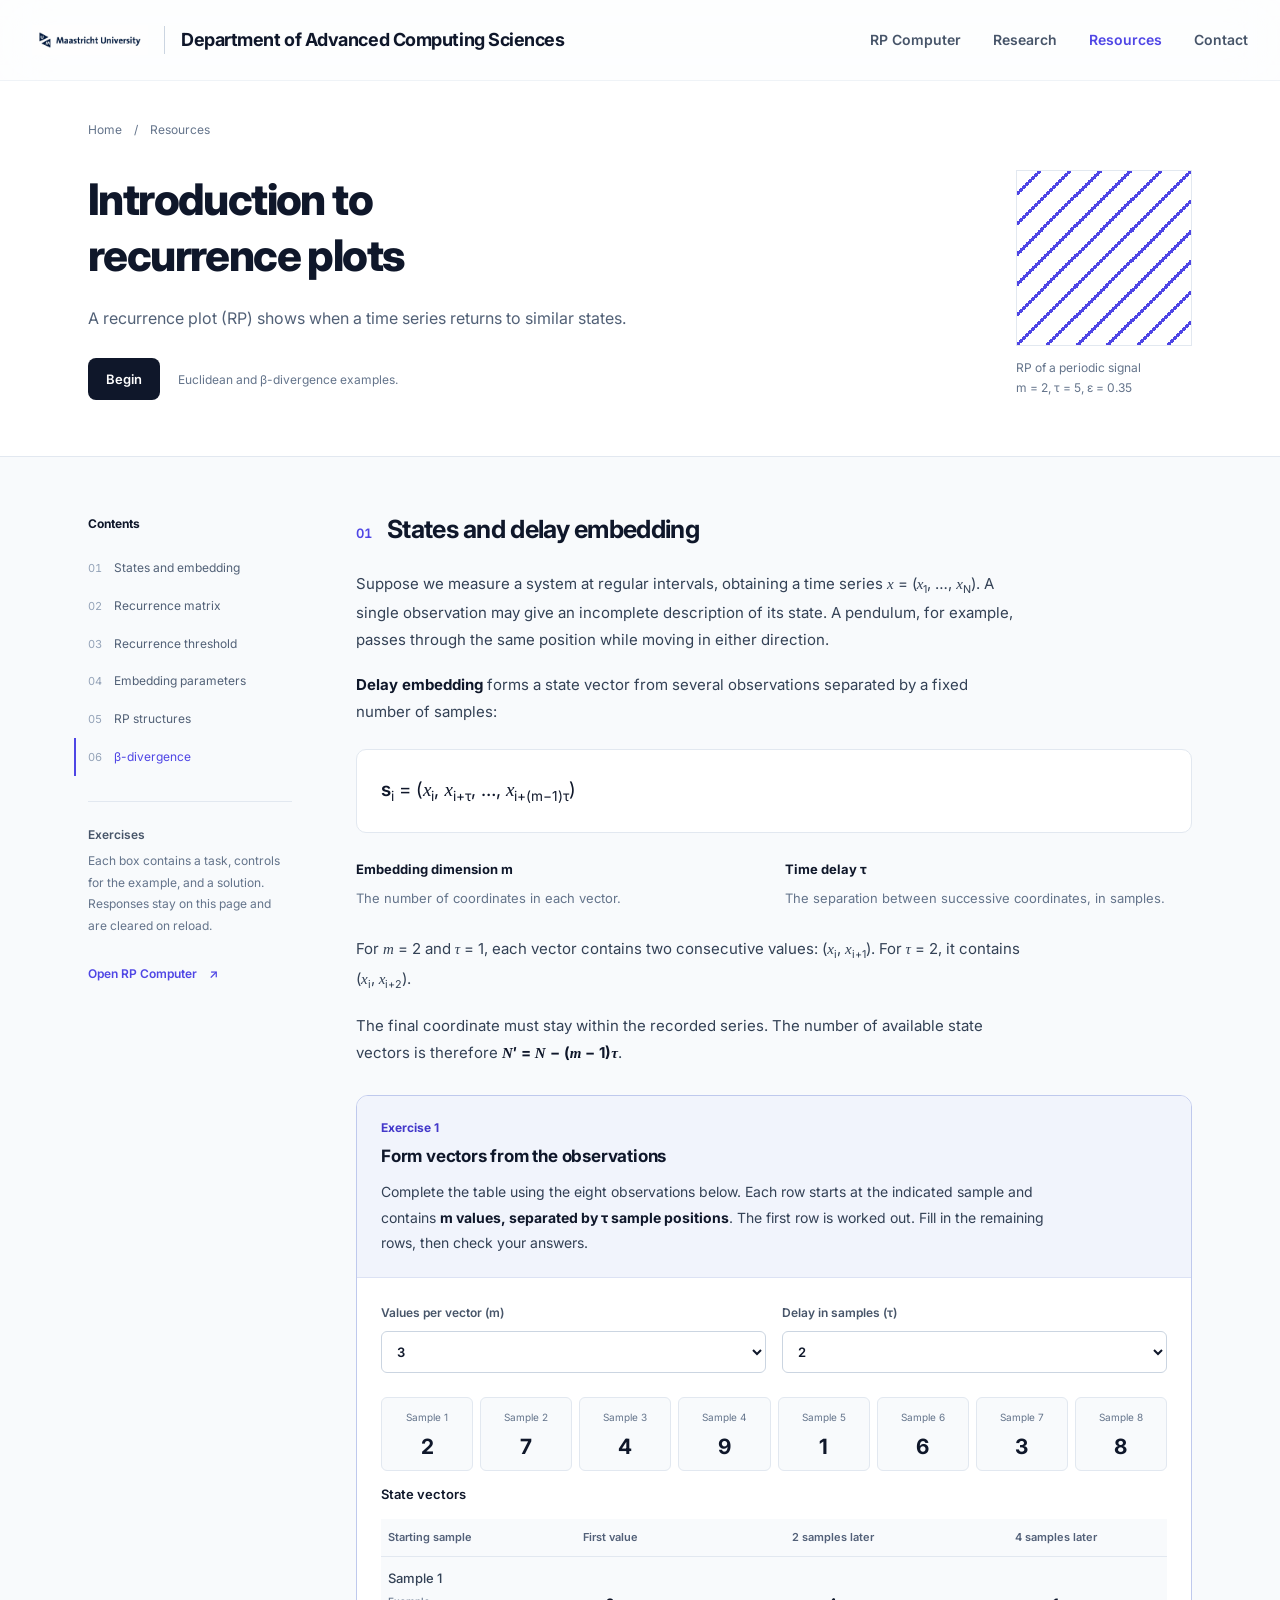
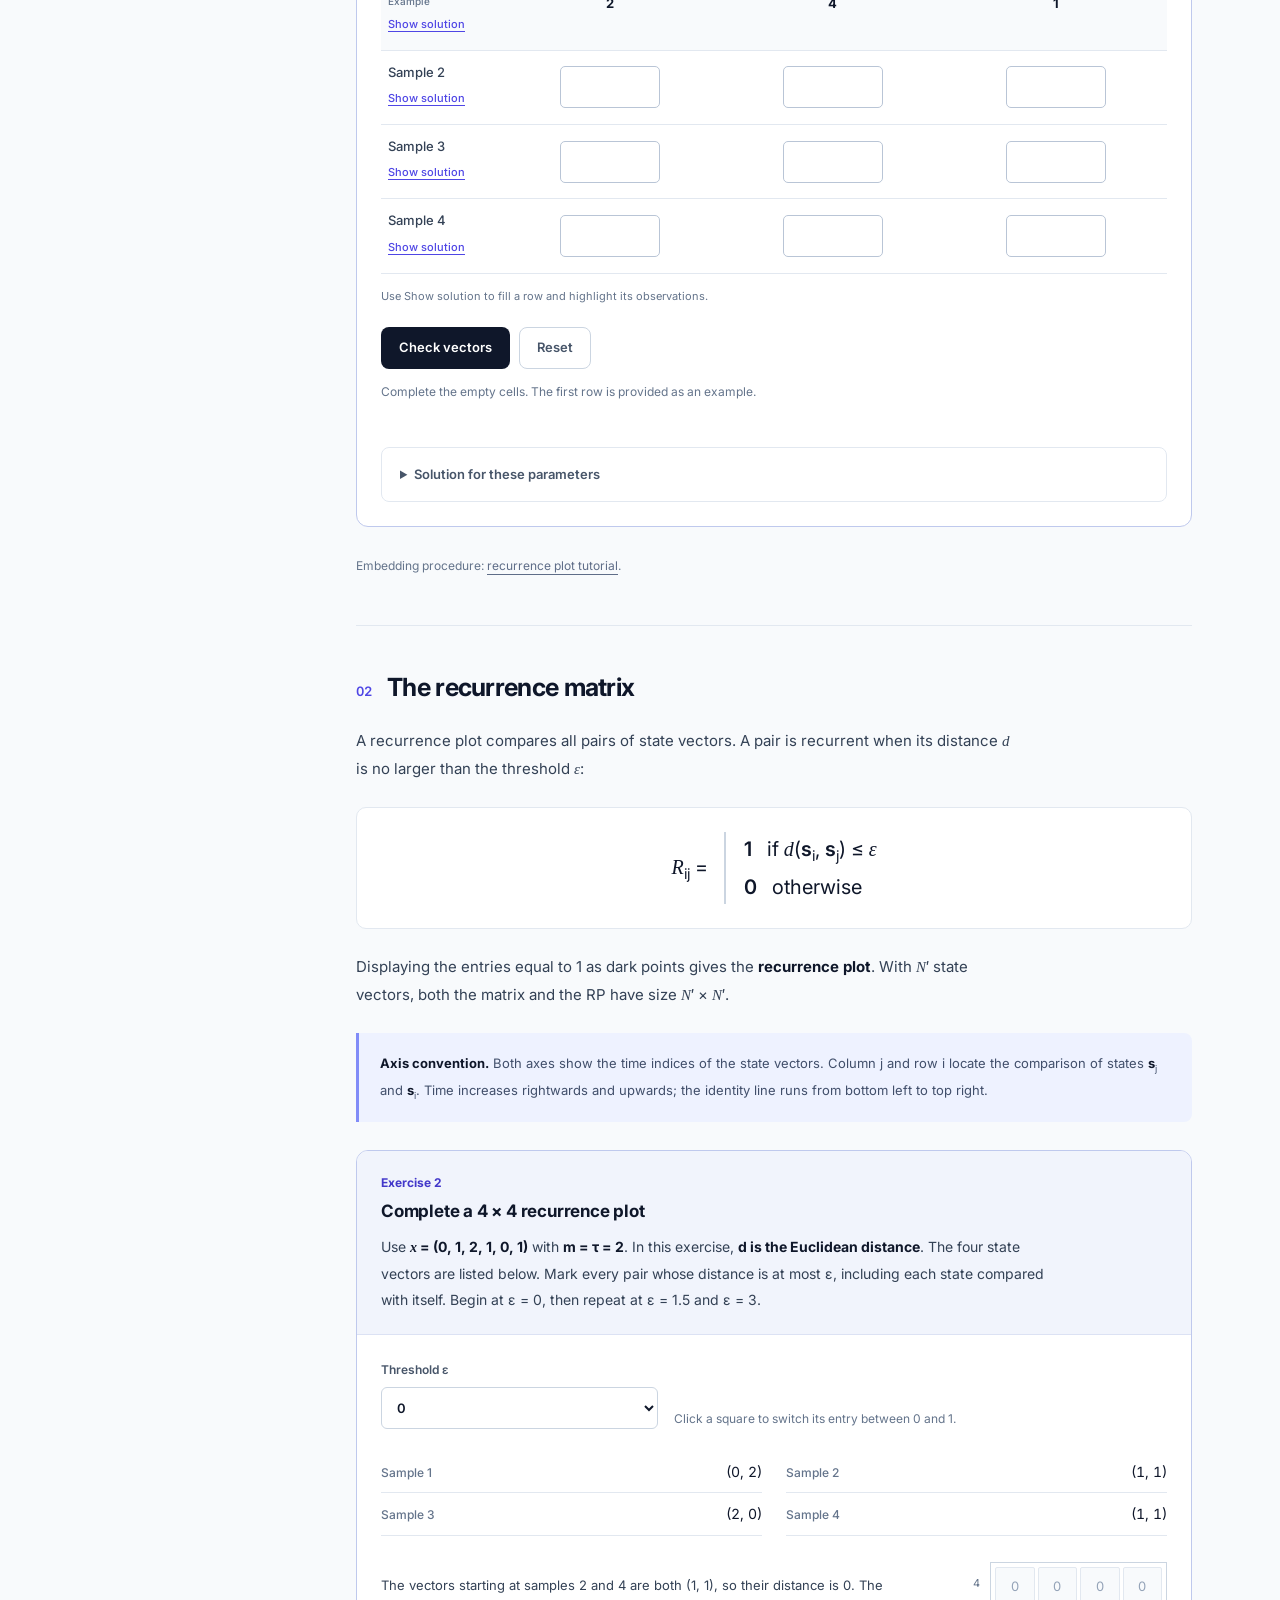
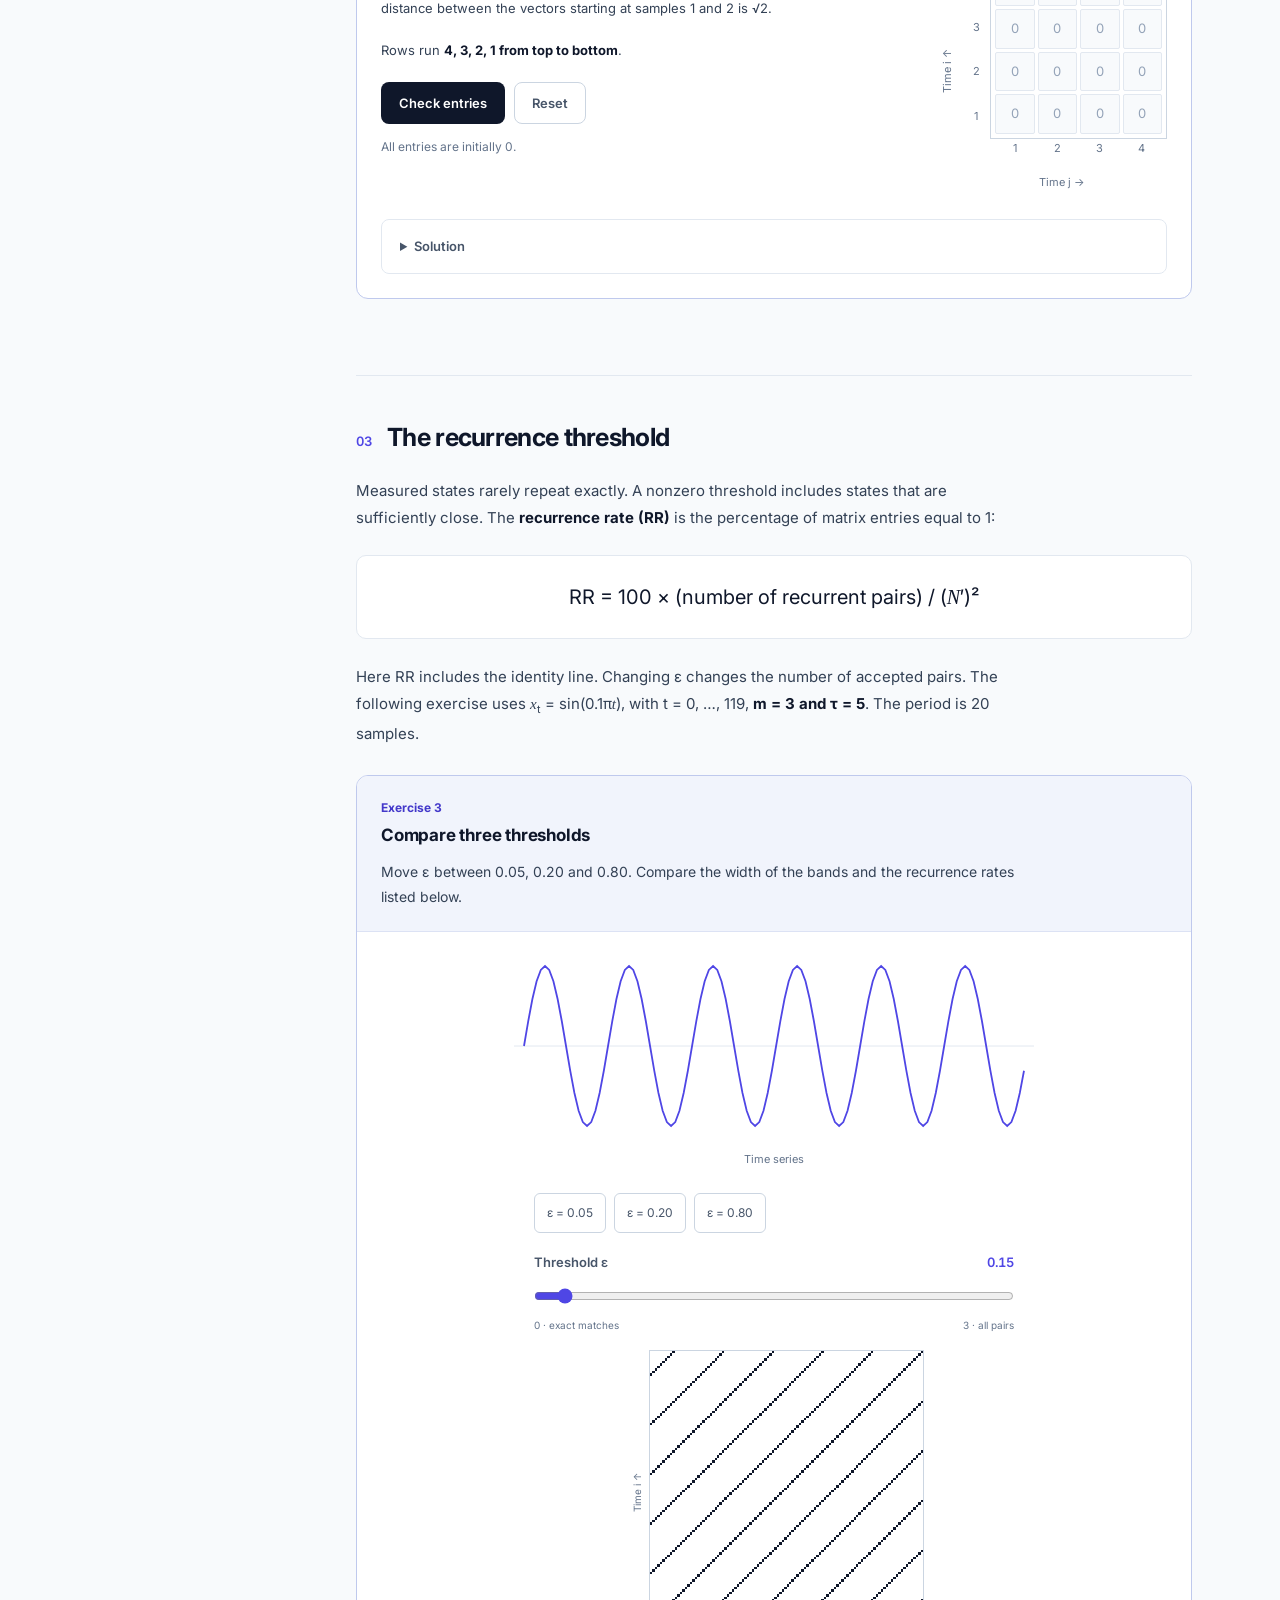
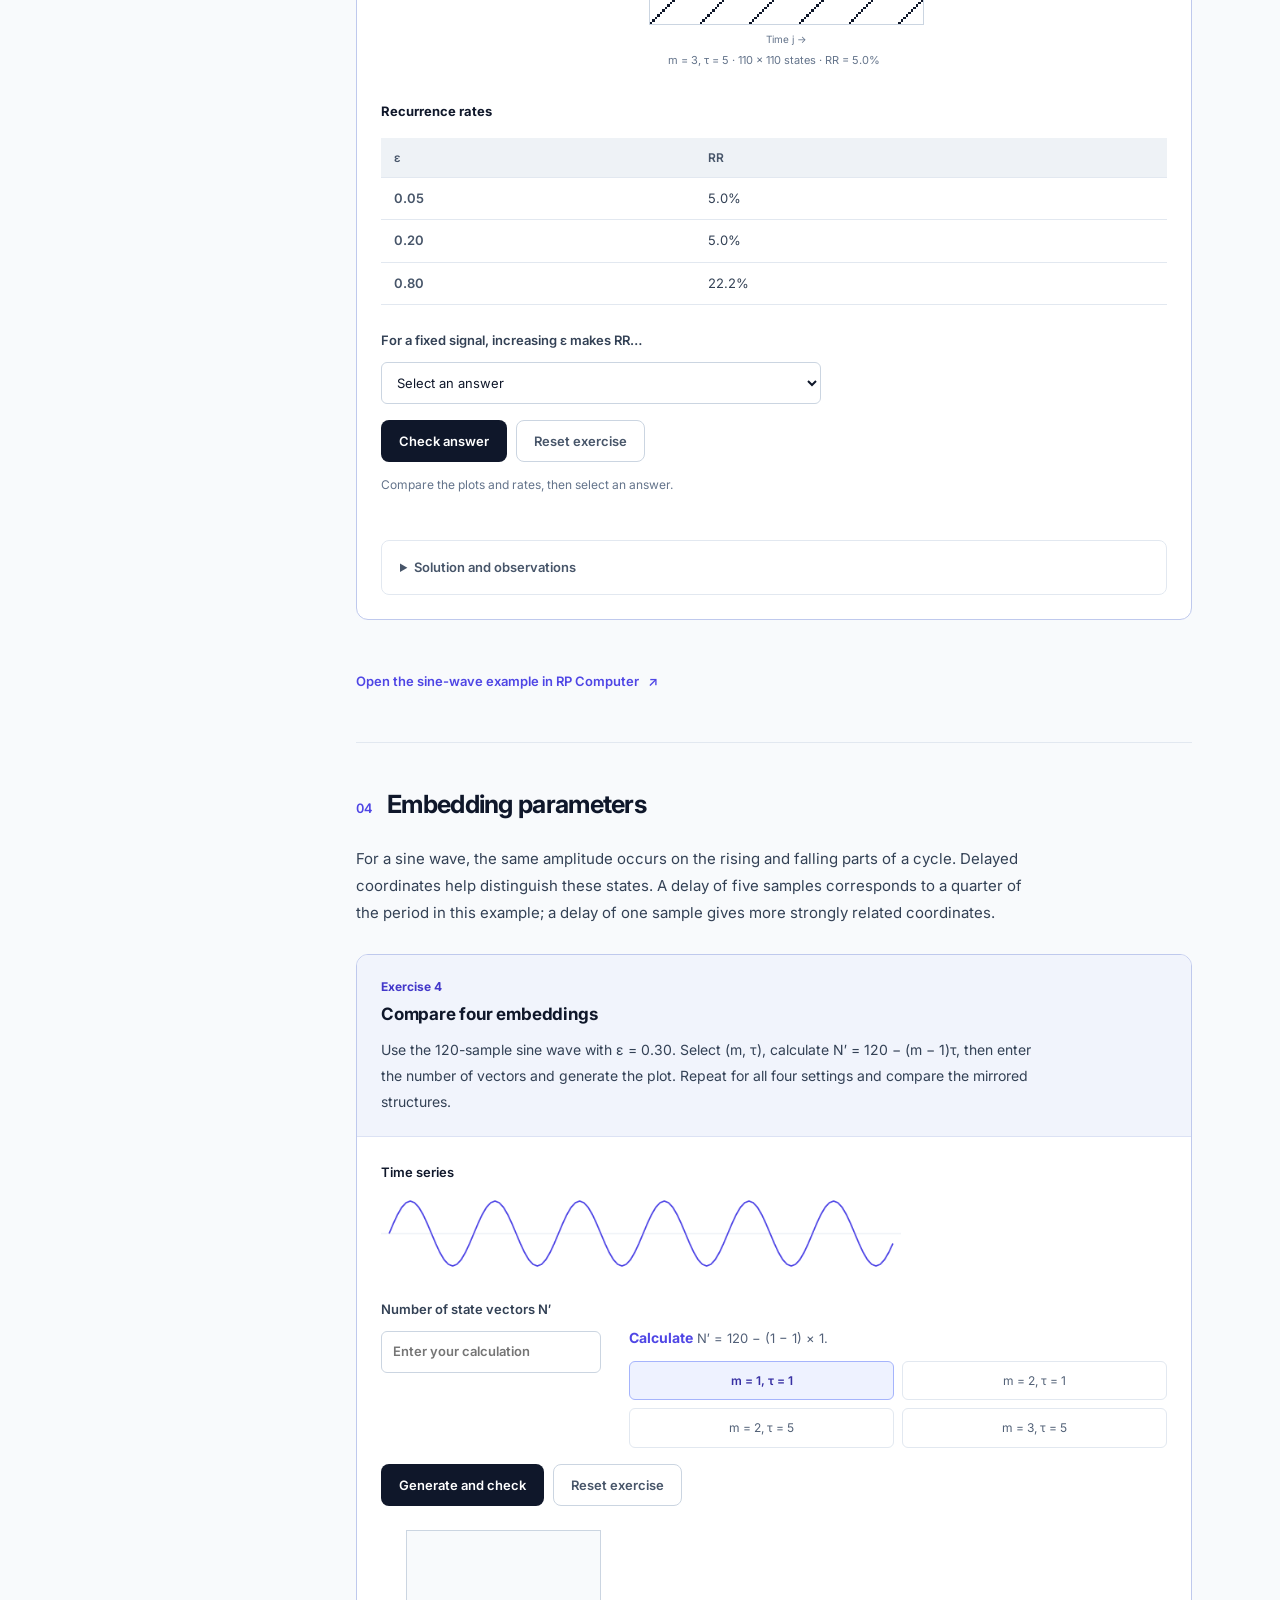
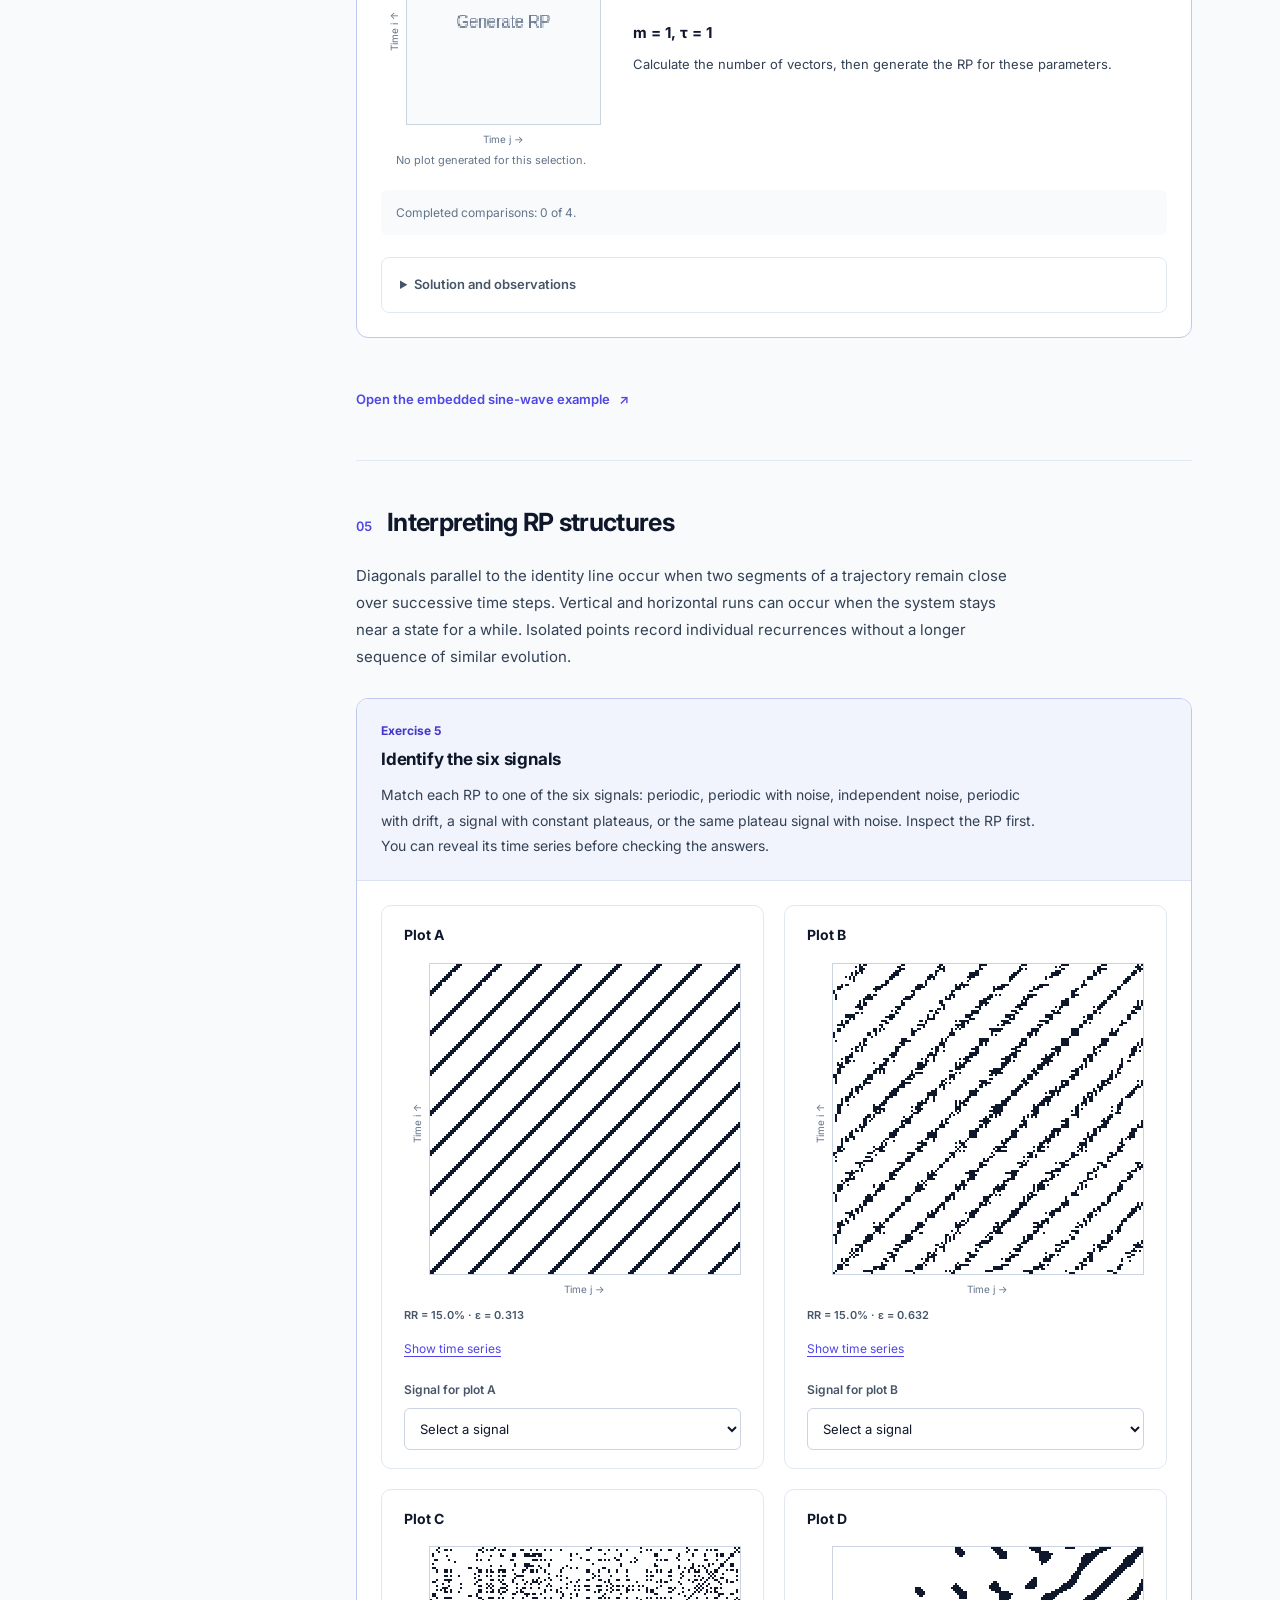
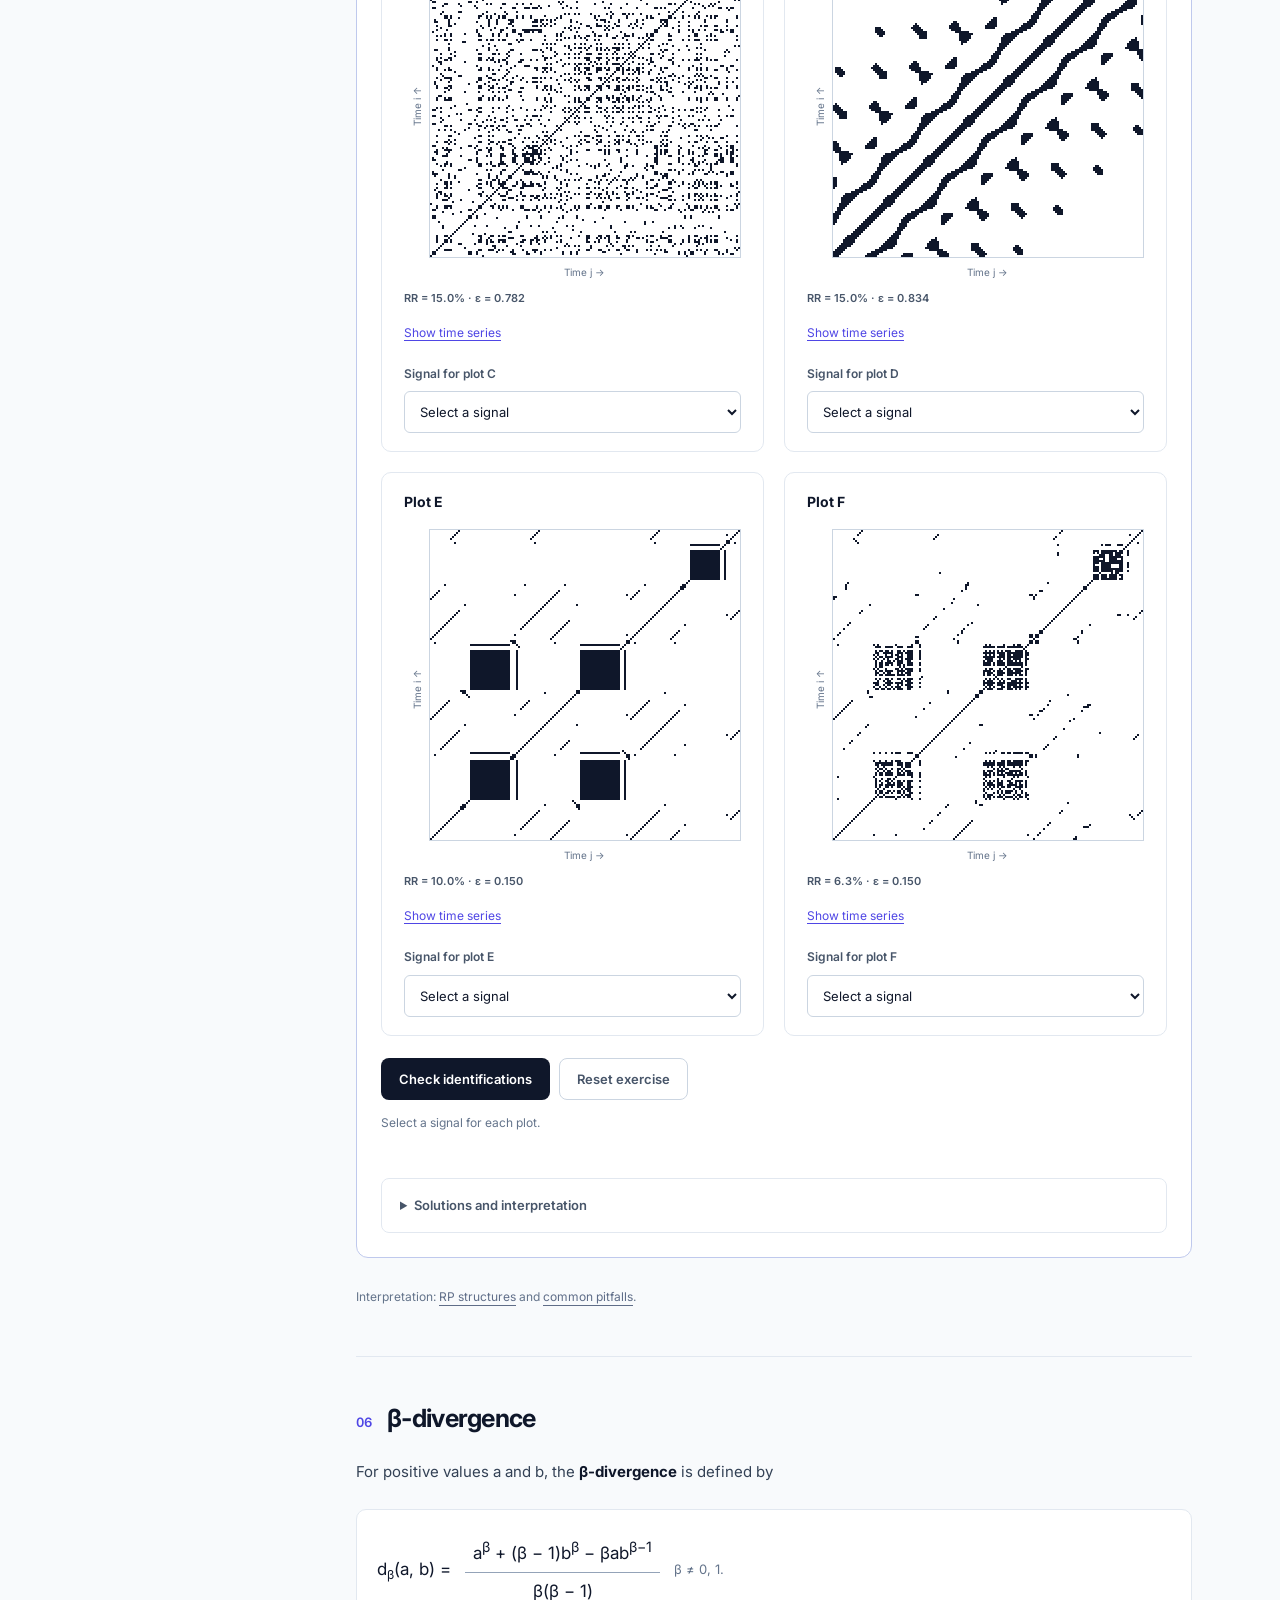
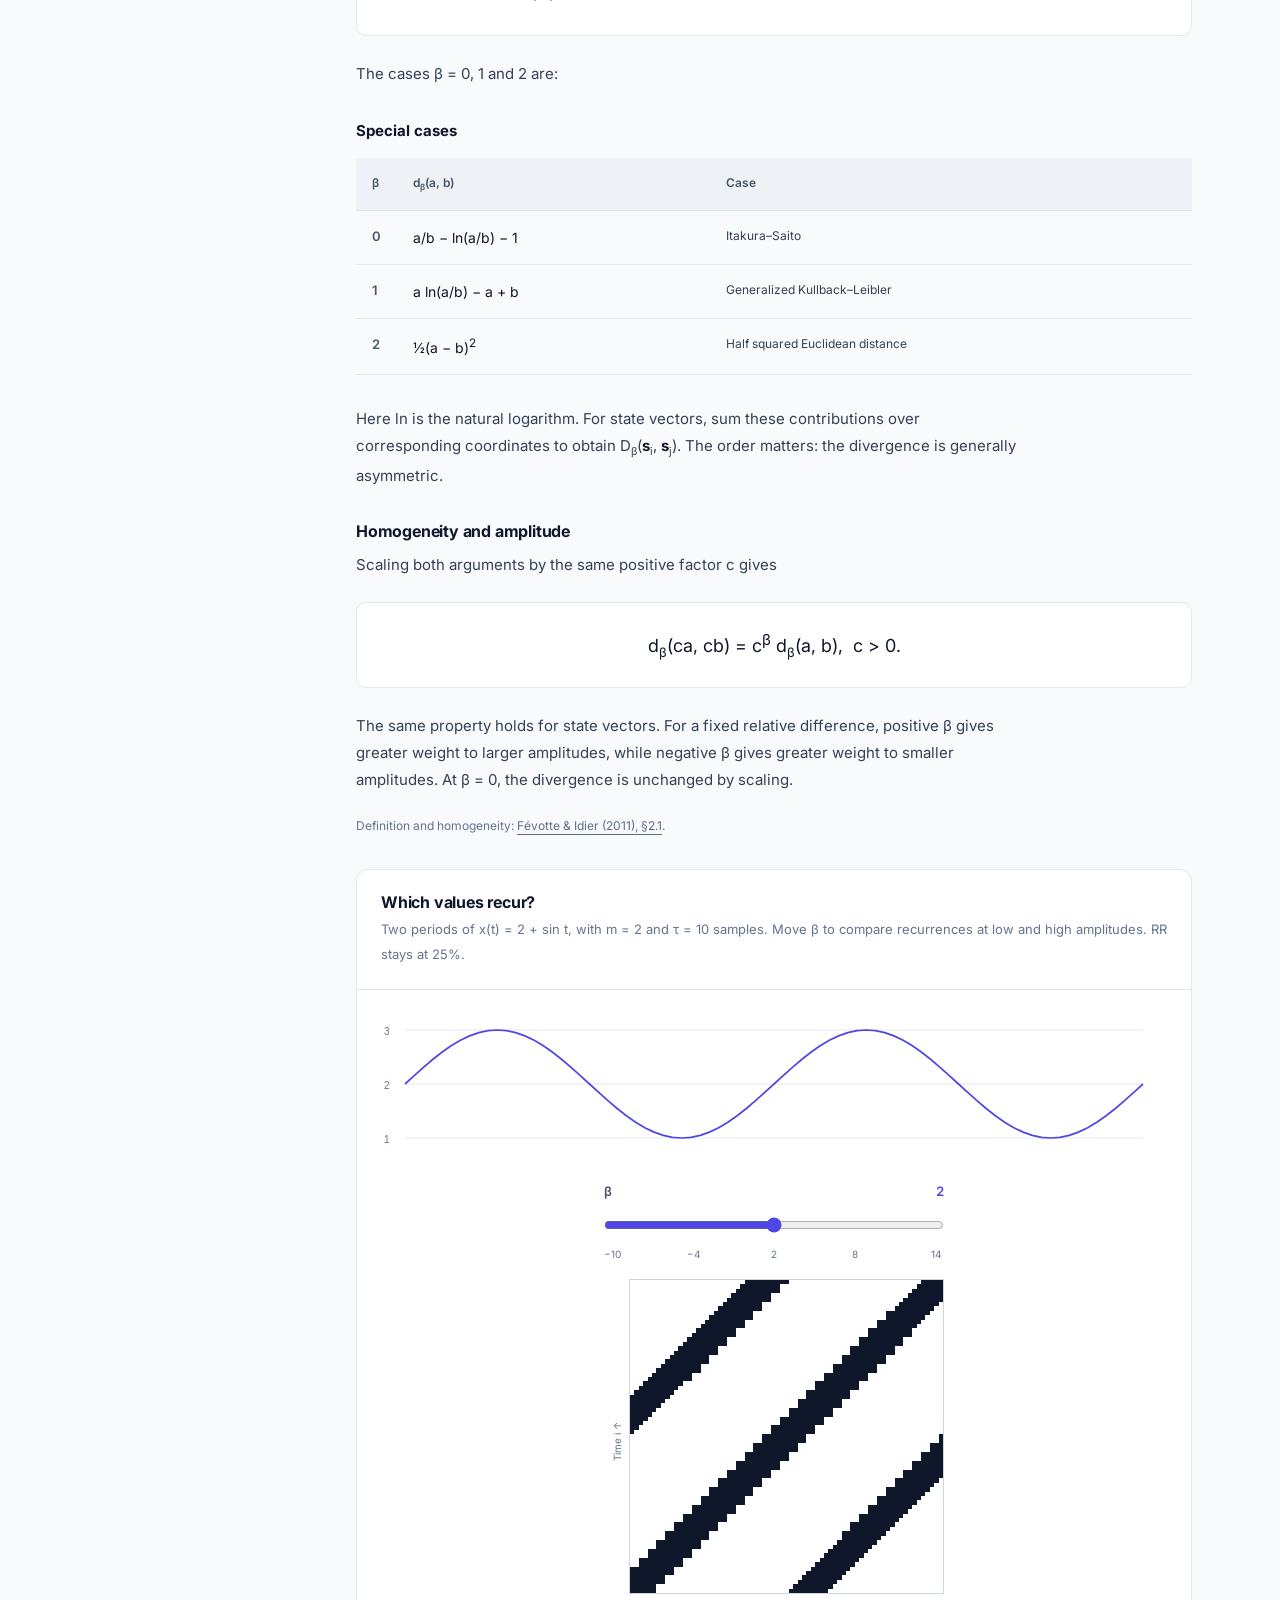
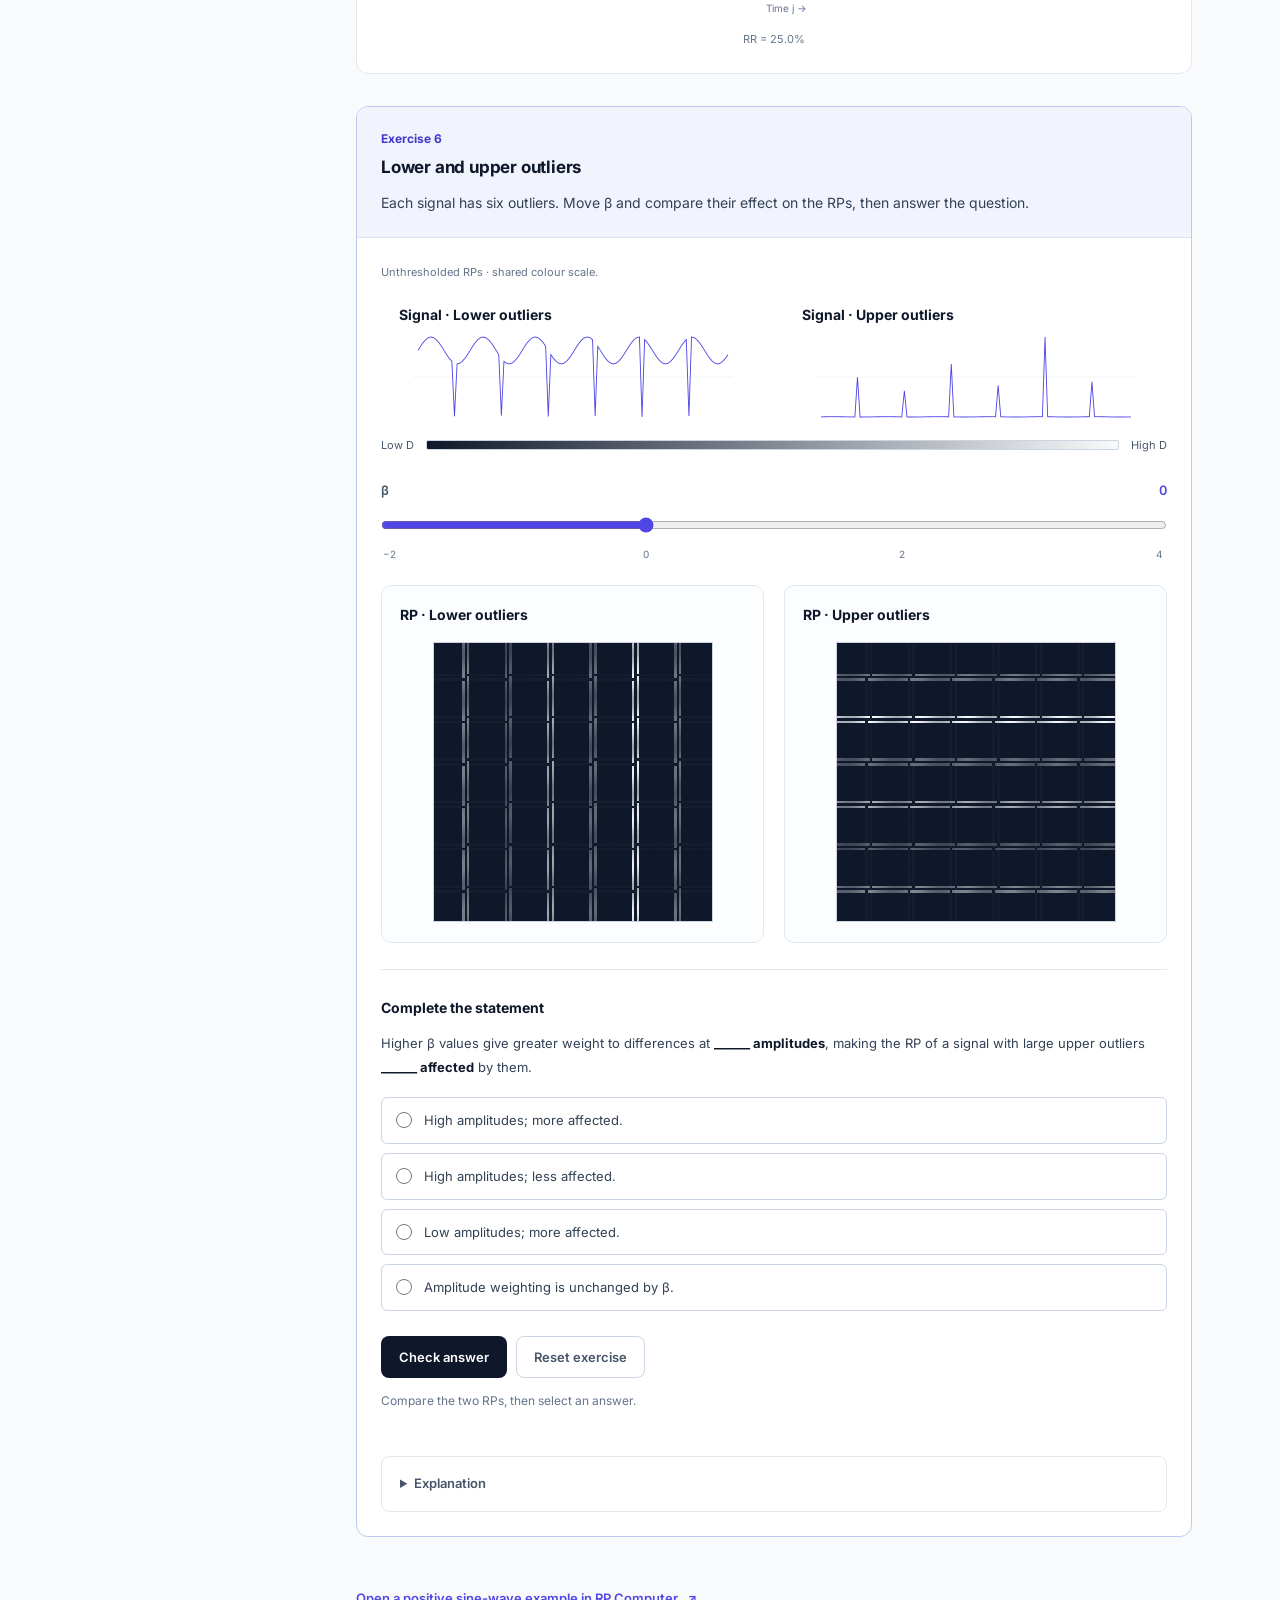
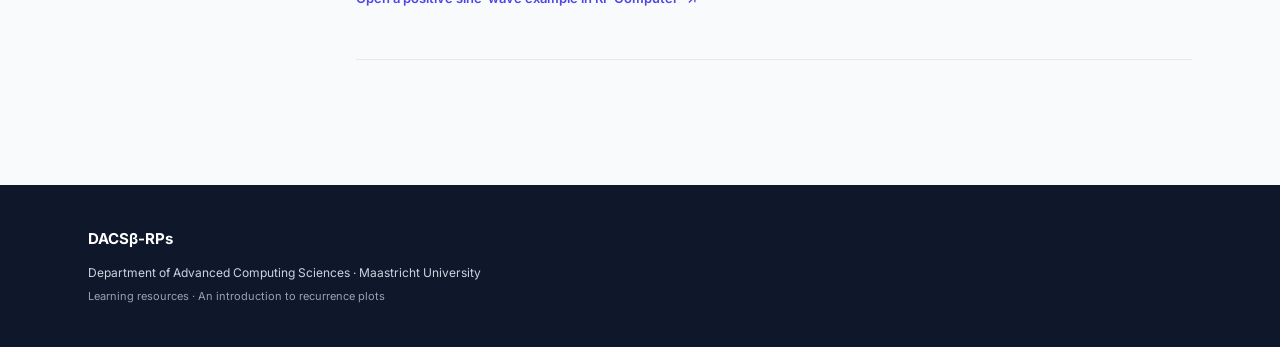
==== commit fd8d3b6e: "Add files via upload" ====
--- a/resources.html
+++ b/resources.html
@@ -9,23 +9,37 @@
     <link rel="preconnect" href="https://fonts.googleapis.com">
     <link rel="preconnect" href="https://fonts.gstatic.com" crossorigin>
     <link href="https://fonts.googleapis.com/css2?family=Inter:wght@400;500;600;700;800&display=swap" rel="stylesheet">
-    <link rel="stylesheet" href="resources.css">
+    <link rel="stylesheet" href="styles.css?v=20261028">
+    <link rel="stylesheet" href="resources.css?v=20261028">
+    <script src="navigation.js" defer></script>
     <script src="resources.js" defer></script>
 </head>
 <body>
     <a class="skip-link" href="#guide">Skip to the guide</a>
     <header class="site-header">
-        <div class="header-inner">
-            <a class="brand" href="index.html" aria-label="DACS recurrence plots home">
-                <img src="static/UM_logo.jpg" alt="Maastricht University" width="116" height="40">
-                <span>DACS<span class="brand-full"> · Recurrence plots</span></span>
+        <div class="site-header__inner">
+            <a class="site-header__brand" href="index.html" aria-label="DACS home">
+                <img class="site-header__logo" src="static/UM_logo.jpg" alt="Maastricht University" width="116" height="40">
+                <span class="site-header__name"><span class="site-header__name-full">Department of Advanced Computing Sciences</span><span class="site-header__name-short">DACS</span></span>
             </a>
-            <nav class="header-links" aria-label="Main navigation">
-                <a href="index.html#tool">RP Computer</a>
-                <a href="index.html#papers" class="research-link">Research</a>
-                <a href="resources.html" aria-current="page">Resources</a>
+            <nav class="site-header__links" aria-label="Main navigation">
+                <a class="site-header__link" href="index.html#tool">RP Computer</a>
+                <a class="site-header__link" href="index.html#papers">Research</a>
+                <a class="site-header__link" href="resources.html" aria-current="page">Resources</a>
+                <a class="site-header__link" href="index.html#contact" data-contact-link>Contact</a>
             </nav>
+            <button class="site-header__toggle" id="navigation-toggle" type="button" aria-label="Open navigation" aria-controls="mobile-menu" aria-expanded="false">
+                <svg width="24" height="24" viewBox="0 0 24 24" fill="none" stroke="currentColor" stroke-width="2" stroke-linecap="round" aria-hidden="true"><path class="site-header__open-icon" d="M3 6h18M3 12h18M3 18h18"></path><path class="site-header__close-icon" d="m6 6 12 12M18 6 6 18"></path></svg>
+            </button>
         </div>
+        <nav class="site-header__mobile" id="mobile-menu" aria-label="Mobile navigation" hidden>
+            <div class="site-header__mobile-inner">
+                <a class="site-header__link" href="index.html#tool">RP Computer</a>
+                <a class="site-header__link" href="index.html#papers">Research</a>
+                <a class="site-header__link" href="resources.html" aria-current="page">Resources</a>
+                <a class="site-header__link" href="index.html#contact" data-contact-link>Contact</a>
+            </div>
+        </nav>
     </header>
     <main id="guide">
         <div class="hero-wrap">
--- a/styles.css
+++ b/styles.css
@@ -0,0 +1,192 @@
+.loader {
+    border-top-color: #4f46e5;
+    -webkit-animation: spinner 1s cubic-bezier(0.55, 0.15, 0.45, 0.85) infinite;
+    animation: spinner 1s cubic-bezier(0.55, 0.15, 0.45, 0.85) infinite;
+}
+
+@keyframes spinner {
+    0% { transform: rotate(0deg); }
+    100% { transform: rotate(360deg); }
+}
+
+.bg-grid-pattern {
+    background-image: radial-gradient(#cbd5e1 1px, transparent 1px);
+    background-size: 24px 24px;
+}
+
+.source-toggle {
+    display: flex;
+    background: #f1f5f9;
+    border-radius: 0.75rem;
+    padding: 3px;
+    border: 1px solid #e2e8f0;
+}
+
+.source-toggle button {
+    flex: 1;
+    padding: 0.5rem 0.75rem;
+    font-size: 0.8rem;
+    font-weight: 600;
+    border-radius: 0.625rem;
+    border: none;
+    cursor: pointer;
+    transition: all 0.2s ease;
+    color: #64748b;
+    background: transparent;
+}
+
+.source-toggle button.active {
+    background: white;
+    color: #1e293b;
+    box-shadow: 0 1px 3px rgba(0,0,0,0.08);
+}
+
+.upload-zone {
+    border: 2px dashed #cbd5e1;
+    border-radius: 0.75rem;
+    padding: 1.25rem;
+    text-align: center;
+    cursor: pointer;
+    transition: all 0.2s ease;
+    background: white;
+}
+
+.upload-zone:hover,
+.upload-zone.dragover {
+    border-color: #6366f1;
+    background: #eef2ff;
+}
+
+.upload-zone.has-file {
+    border-color: #22c55e;
+    border-style: solid;
+    background: #f0fdf4;
+}
+
+.upload-zone .icon {
+    font-size: 1.5rem;
+    color: #94a3b8;
+    margin-bottom: 0.35rem;
+    transition: color 0.2s;
+}
+
+.upload-zone:hover .icon,
+.upload-zone.dragover .icon {
+    color: #6366f1;
+}
+
+.upload-zone.has-file .icon {
+    color: #22c55e;
+}
+
+.upload-zone .label {
+    font-size: 0.8rem;
+    font-weight: 500;
+    color: #64748b;
+}
+
+.upload-zone.has-file .label {
+    color: #15803d;
+}
+
+.upload-zone .sublabel {
+    font-size: 0.7rem;
+    color: #94a3b8;
+    margin-top: 0.15rem;
+}
+
+.site-header {
+    position: sticky;
+    top: 0;
+    z-index: 50;
+    border-bottom: 1px solid rgba(226, 232, 240, .5);
+    background: rgba(255, 255, 255, .7);
+    -webkit-backdrop-filter: blur(24px);
+    backdrop-filter: blur(24px);
+    font-family: Inter, system-ui, sans-serif;
+    line-height: 1.5;
+    letter-spacing: normal;
+}
+.site-header, .site-header * { box-sizing: border-box; }
+.site-header [hidden] { display: none !important; }
+.site-header__inner {
+    display: flex;
+    align-items: center;
+    justify-content: space-between;
+    gap: 20px;
+    max-width: 1280px;
+    height: 80px;
+    margin: 0 auto;
+    padding: 0 24px;
+}
+.site-header__brand {
+    display: flex;
+    align-items: center;
+    flex-shrink: 0;
+    gap: 16px;
+    color: #0f172a;
+    font-size: 18px;
+    font-weight: 700;
+    line-height: 28px;
+    letter-spacing: -.45px;
+    text-decoration: none;
+}
+.site-header__brand:hover { color: #0f172a; }
+.site-header__logo { display: block; width: 116px; height: 40px; object-fit: contain; }
+.site-header__name { padding-left: 16px; border-left: 1px solid #cbd5e1; white-space: nowrap; }
+.site-header__name-full { display: none; }
+.site-header__links { display: flex; align-items: center; gap: 32px; }
+.site-header__link {
+    margin: 0;
+    border: 0;
+    background: transparent;
+    color: #475569;
+    font-family: inherit;
+    font-size: 14px;
+    font-weight: 600;
+    line-height: 20px;
+    text-decoration: none;
+    white-space: nowrap;
+}
+.site-header__link:hover, .site-header__link[aria-current="page"] { color: #4f46e5; }
+.site-header__toggle {
+    display: none;
+    align-items: center;
+    justify-content: center;
+    flex-shrink: 0;
+    width: 40px;
+    height: 40px;
+    padding: 8px;
+    border: 0;
+    border-radius: 6px;
+    background: transparent;
+    color: #475569;
+    cursor: pointer;
+}
+.site-header__toggle:hover { color: #4f46e5; }
+.site-header__close-icon { display: none; }
+.site-header__toggle[aria-expanded="true"] .site-header__open-icon { display: none; }
+.site-header__toggle[aria-expanded="true"] .site-header__close-icon { display: block; }
+.site-header a:focus-visible, .site-header button:focus-visible { outline: 3px solid #4f46e5; outline-offset: 5px; }
+.site-header__mobile {
+    position: absolute;
+    top: 100%;
+    left: 0;
+    width: 100%;
+    border-top: 1px solid rgba(226, 232, 240, .5);
+    background: rgba(255, 255, 255, .97);
+    box-shadow: 0 12px 24px rgba(15, 23, 42, .08);
+}
+.site-header__mobile-inner { display: flex; flex-direction: column; gap: 4px; max-width: 1280px; margin: 0 auto; padding: 16px 24px; }
+.site-header__mobile .site-header__link { display: block; padding: 10px 0; font-size: 16px; line-height: 24px; }
+@media (min-width: 768px) { .site-header__mobile { display: none; } }
+@media (min-width: 1024px) { .site-header__inner { padding: 0 32px; } }
+@media (min-width: 1280px) {
+    .site-header__name-full { display: inline; }
+    .site-header__name-short { display: none; }
+}
+@media (max-width: 767px) {
+    .site-header__links { display: none; }
+    .site-header__toggle { display: inline-flex; }
+}
+@media (max-width: 479px) { .site-header__inner { padding: 0 20px; } }
--- a/resources.css
+++ b/resources.css
@@ -32,14 +32,6 @@
 sub { font-size: .72em; }
 .skip-link { position: fixed; top: -80px; left: 20px; padding: 10px 18px; background: var(--paper); z-index: 100; }
 .skip-link:focus { top: 10px; }
-.site-header { position: sticky; top: 0; background: rgba(255,255,255,.97); border-bottom: 1px solid var(--line); z-index: 20; }
-.header-inner { max-width: 1232px; padding: 0 32px; margin: auto; min-height: 80px; display: flex; align-items: center; justify-content: space-between; gap: 24px; }
-.brand { display: flex; align-items: center; color: var(--ink); text-decoration: none; font-weight: 700; gap: 20px; font-size: 15px; }
-.brand img { object-fit: contain; width: 116px; height: 40px; }
-.brand > span { border-left: 1px solid #cbd5e1; padding-left: 20px; }
-.header-links { display: flex; align-items: center; gap: 28px; font-size: 13px; font-weight: 600; }
-.header-links a { text-decoration: none; color: #475569; white-space: nowrap; }
-.header-links a[aria-current] { color: var(--accent); }
 .hero-wrap { background: var(--paper); border-bottom: 1px solid var(--line); }
 .hero { max-width: 1168px; margin: auto; padding: 38px 32px 56px; display: grid; grid-template-columns: minmax(0,1fr) 205px; gap: 60px; align-items: center; }
 .breadcrumb { display: flex; align-items: center; gap: 12px; color: var(--muted); font-size: 12px; margin-bottom: 30px; }
@@ -203,7 +195,6 @@
 .site-footer span { color: #94a3b8; font-size: 11px; }
 @media (min-width: 1400px) { body { font-size: 15.5px; } }
 @media (max-width: 1020px) {
-    .brand-full { display: none; }
     .guide-layout { grid-template-columns: 175px minmax(0,1fr); gap: 35px; padding-left: 28px; padding-right: 28px; }
     .hero { gap: 30px; }
     .matrix-exercise { grid-template-columns: minmax(0,1fr) 190px; gap: 20px; padding: 20px; }
@@ -212,12 +203,6 @@
 }
 @media (max-width: 760px) {
     :root { scroll-padding-top: 92px; }
-    .header-inner { min-height: 70px; padding: 0 20px; gap: 15px; }
-    .brand { gap: 12px; font-size: 13px; }
-    .brand > span { padding-left: 12px; }
-    .brand img { width: 93px; height: 34px; }
-    .header-links { gap: 18px; font-size: 12px; }
-    .research-link { display: none; }
     .hero { padding: 26px 24px 35px; grid-template-columns: 1fr; gap: 25px; }
     .hero-figure { display: none; }
     .breadcrumb { margin-bottom: 24px; }
@@ -253,11 +238,6 @@
     .glossary > div { grid-template-columns: 110px minmax(0,1fr); gap: 15px; }
 }
 @media (max-width: 390px) {
-    .header-inner { padding: 0 14px; gap: 10px; }
-    .brand { gap: 8px; }
-    .brand > span { padding-left: 8px; }
-    .brand img { width: 73px; }
-    .header-links { gap: 12px; font-size: 11px; }
     .hero, .guide-layout { padding-left: 20px; padding-right: 20px; }
     h1 { font-size: 30px; }
     .desktop-break { display: none; }
